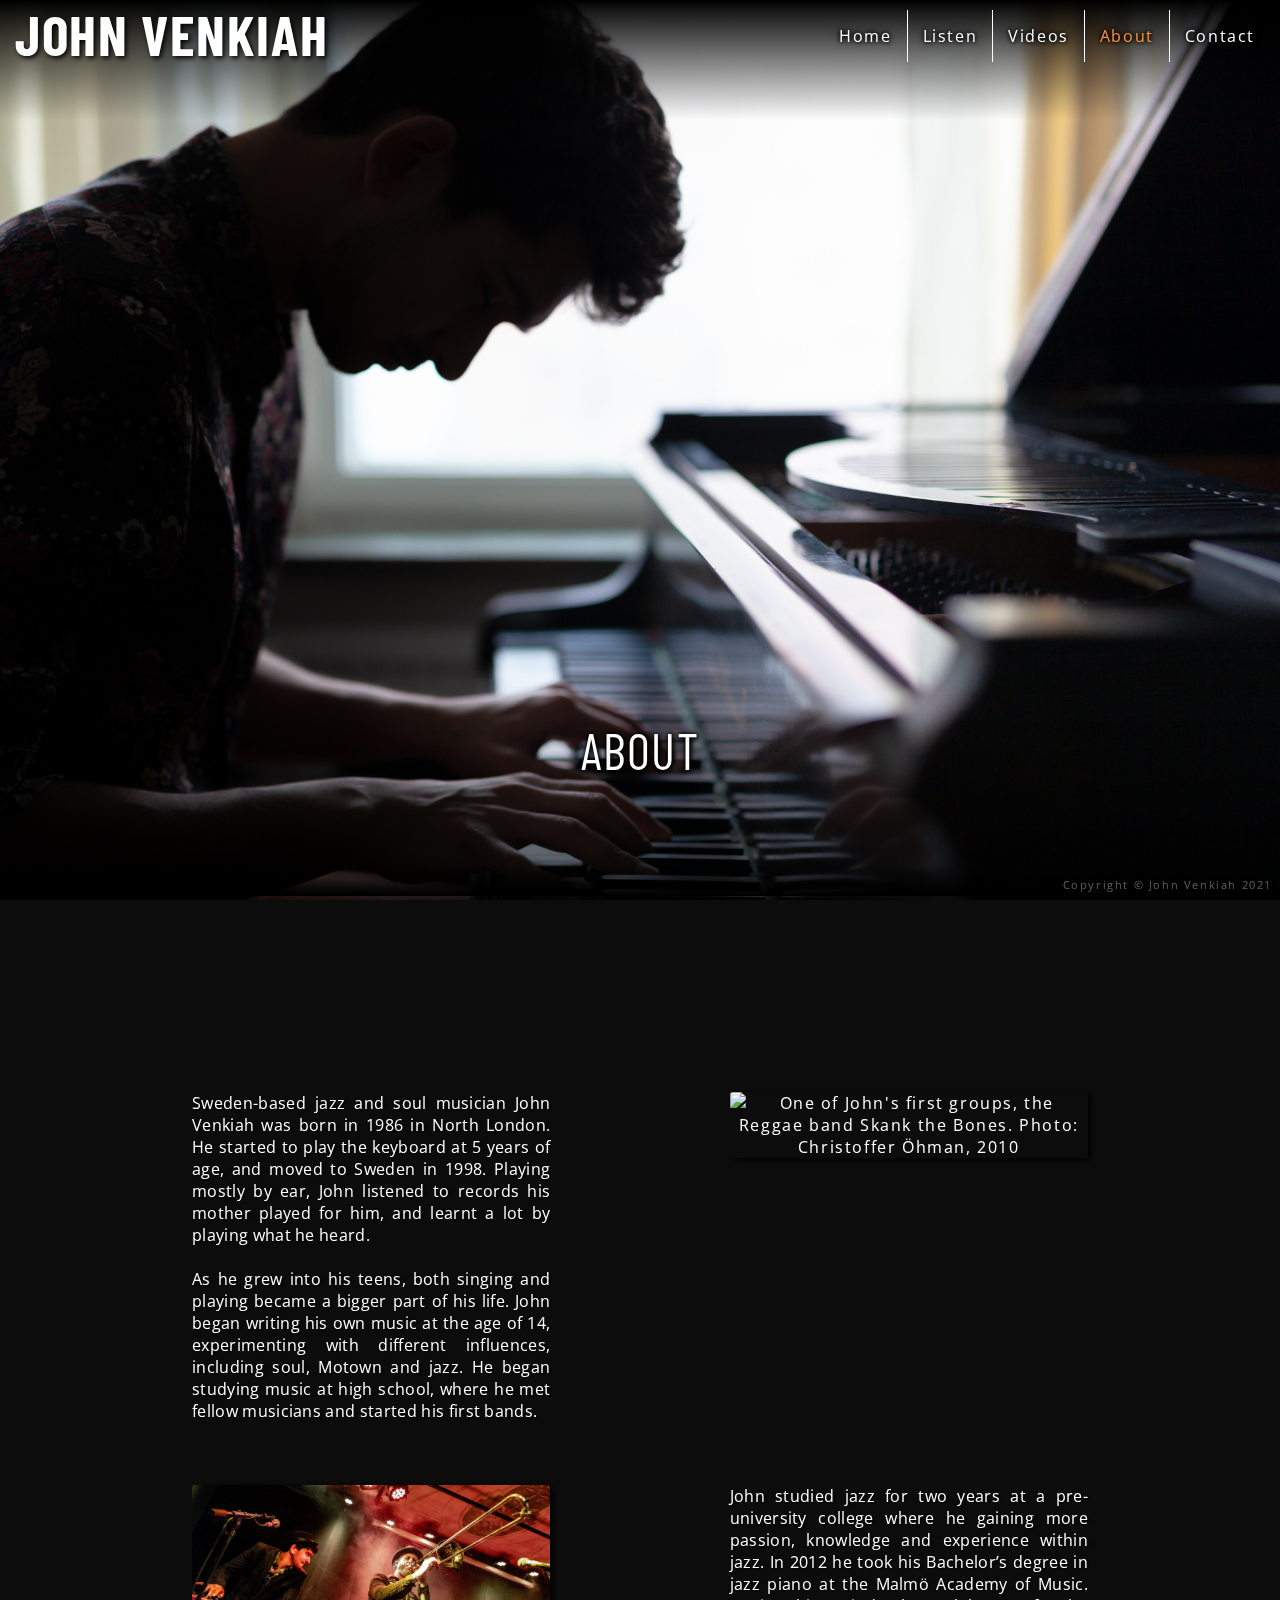
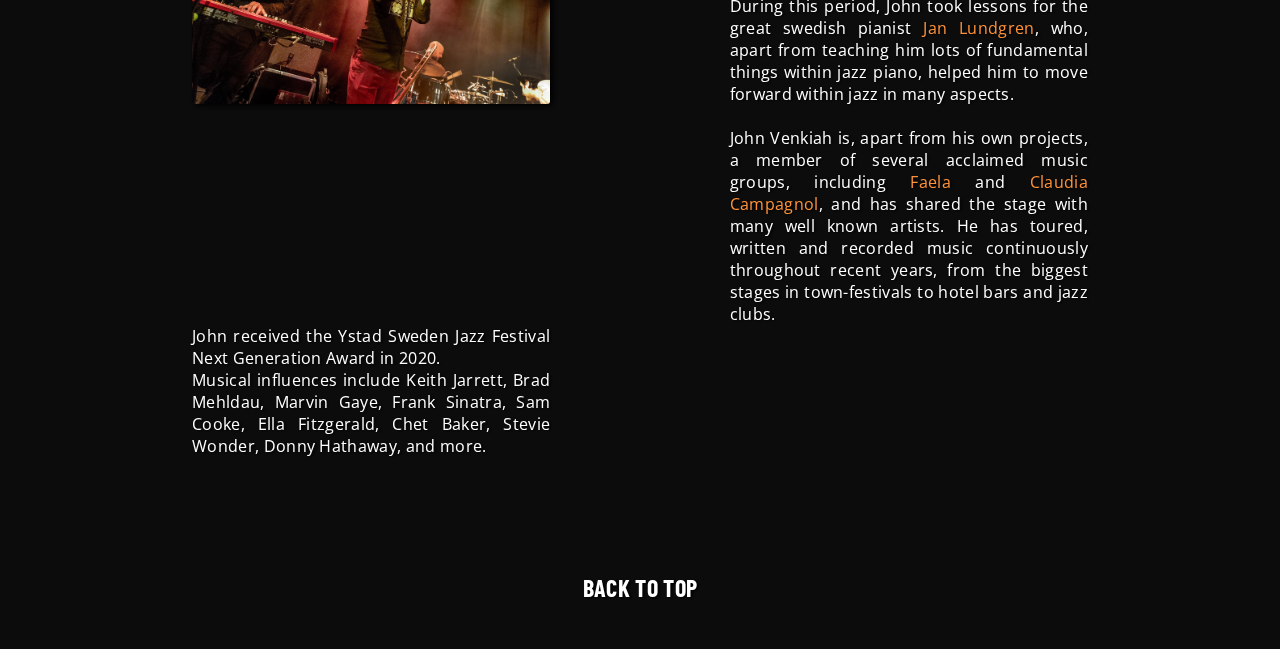
==== about.html @ 0ed6d30b "create animation fade for body" ====
<!DOCTYPE html>
<html lang="en">

<head>
    <meta charset="UTF-8">
    <meta http-equiv="X-UA-Compatible" content="IE=edge">
    <meta name="viewport" content="width=device-width, initial-scale=1.0">
    <meta name="description" content="Official website for musician John Venkiah">
    <meta name="keywords" content="john, venkiah, john venkiah, musician, jazz, soul, sweden, music, trio">

    <link href="assets/css/style.css" rel="stylesheet">

    <!--Fonts from Google fonts:
        https://fonts.google.com/specimen/Open+Sans
        https://fonts.google.com/specimen/Barlow+Condensed?query=bar -->

    <link rel="preconnect" href="https://fonts.gstatic.com">
    <link href="https://fonts.googleapis.com/css2?family=Barlow+Condensed&family=Open+Sans:wght@300&display=swap"
        rel="stylesheet">

    <title>John Venkiah | Musician | About</title>
</head>

<body>
    <div id="top"></div>
    <!-- The main logo is bold and nav-bar is embedded in a fade-bar that provides visual experience while scrolling. -->
    <header id="header-about">
        <a href="index.html">
            <h1 class="main-logo">
                John Venkiah
            </h1>
        </a>
        <!-- A regular navigational bar build by me. Changes to full width on mobile. -->
        <nav id="menu-bar">
            <ul>
                <li>
                    <a href="contact.html">
                        Contact
                    </a>
                </li>
                <li class="border-right">
                    <a href="about.html" class="link_active">
                        About
                    </a>
                </li>
                <li class="border-right">
                    <a href="videos.html">
                        Videos
                    </a>
                </li>
                <li class="border-right">
                    <a href="listen.html">
                        Listen
                    </a>
                </li>
                <li class="border-right">
                    <a href="index.html">
                        Home
                    </a>
                </li>
            </ul>
        </nav>
    </header>
    <!-- Fade bar creating a layered effect while scrolling. -->
    <div id="fade-bar-about">
    </div>
    <!-- I chose professional photos as backgrounds so they double up as hero images on each page.-->
    <div id="about-background"
        aria-label="Background picture: John sitting by the piano in profile. Photo: Stefan Isaksson">
    </div>
    <div class="middle-fade-bar">
        <a href="#about-main-container" class="scroll-logo">
            About
            <br>
            <i class="fas fa-chevron-down">
            </i>
        </a>
    </div>
    <!-- The main content on the page is my back story. While other pages focus on audio and video, about.html has readable content for those that are curious. -->
    <section id="about-main-container">
        <div id="about-text-box-1">
            <p>
                Sweden-based jazz and soul musician John Venkiah was born in 1986 in North London. He started to play
                the keyboard at 5 years of age, and moved to Sweden in 1998.
                Playing mostly by ear, John listened to records his mother played for him, and learnt a lot by playing
                what he heard.
            </p>
            <br>
            <p>
                As he grew into his teens, both singing and playing became a bigger part of his life.
                John began writing his own music at the age of 14, experimenting with different influences, including
                soul, Motown and jazz.
                He began studying music at high school, where he met fellow musicians and started his first bands.
            </p>
        </div>
        <div class="about-img1">
            <a href="assets/images/skank_the_bones.jpeg" target="_blank">
                <img src="assets/images/skank_the_bones.jpeg"
                    alt="One of John's first groups, the Reggae band Skank the Bones. Photo: Christoffer Öhman, 2010">
            </a>
        </div>
        <div class="about-img2">
            <a href="assets/images/faela-mopa.jpeg" target="_blank">
                <img src="assets/images/faela-mopa.jpeg"
                    alt="Faela, live at Moriskan, Malmö, 2018. Photo: Tobias Annerfeldt">
            </a>
        </div>
        <div id="about-text-box-2">
            <p>
                John studied jazz for two years at a pre-university college where he gaining more passion, knowledge and
                experience within jazz.
                In 2012 he took his Bachelor’s degree in jazz piano at the Malmö Academy of Music.
                During this period, John took lessons for the great swedish pianist
                <a href="https://www.janlundgren.com/" class="link_active" rel="noopener" target="_blank"
                    aria-label="Link to pianist Jan Lundgren's website (opens a new tab)">
                    Jan Lundgren</a>, who,
                apart from teaching him lots of fundamental things within jazz piano, helped him to move forward within
                jazz in many aspects.
            </p>
            <br>
            <!-- Clickable pictures within the text to complement the content -->
            <p>
                John Venkiah is, apart from his own projects, a member of several acclaimed music groups, including
                <a href="https://www.facebook.com/faelaband" class="link_active" rel="noopener" target="_blank"
                    aria-label="Link to Faela's Facebook page (opens a new tab)">
                    Faela
                </a>
                and
                <a href="https://www.claudiacampagnol.com/" class="link_active" rel="noopener" target="_blank"
                    aria-label="Link to Claudia Campagnol's website (opens in a new tab)">
                    Claudia Campagnol</a>,
                and has shared the stage with many well known artists. He has toured, written and recorded music
                continuously throughout recent years,
                from the biggest stages in town-festivals to hotel bars and jazz clubs.
            </p>
        </div>
        <div id="about-text-box-3">
            <p>
                John received the Ystad Sweden Jazz Festival Next Generation Award in 2020.
            </p>
            <p>
                Musical influences include Keith Jarrett, Brad Mehldau, Marvin Gaye, Frank Sinatra, Sam Cooke,
                Ella Fitzgerald, Chet Baker, Stevie Wonder, Donny Hathaway, and more.
            </p>
            <!-- Social media links as a sidebar or part of footer on mobile devices. Icons from Font Awesome. -->
            <div>
                <ul id="sm-links-about-small">
                    <li class="sm-icons">
                        <a href="https://www.youtube.com/channel/UCe4ixizg5o-fAcdo9lOsd1w/videos" target="_blank"
                            rel="noopener" aria-label="Check out John's videos on YouTube (opens new tab)">
                            <i class="fab fa-youtube">
                            </i>
                        </a>
                    </li>
                    <li class="sm-icons">
                        <a href="https://www.facebook.com/JohnVenkiahTrio" target="_blank" rel="noopener"
                            aria-label="Follow John Venkiah Trio on Facebook (opens new tab)">
                            <i class="fab fa-facebook-f">
                            </i>
                        </a>
                    </li>
                    <li class="sm-icons">
                        <a href="https://open.spotify.com/album/45nFMsq34mgAppXfaP9FJl?si=lkQt3N3OT02bhZMLtt__GQ"
                            target="_blank" rel="noopener"
                            aria-label="Listen to John's music on Spotify (opens new tab)">
                            <i class="fab fa-spotify">
                            </i>
                        </a>
                    </li>
                    <li class="sm-icons">
                        <a href="https://www.instagram.com/johnvenkiah/" target="_blank" rel="noopener"
                            aria-label="Follow John on Instagram (opens new tab)">
                            <i class="fab fa-instagram">
                            </i>
                        </a>
                    </li>
                </ul>
            </div>
            <!-- link to get back to top of page on all scrollable pages. Arrow font from Font Awesome here: https://fontawesome.com/icons/chevron-up?style=solid -->
            <div>
                <a href="#top" title="top" id="to_top_about">
                    <i class="fas fa-chevron-up">
                    </i>
                    <h2>
                        Back to top
                    </h2>
                    <br>
                </a>
            </div>
        </div>
    </section>
    <!-- and extra set of social media links so they are visible when scrolled to bottom of page. -->
    <div>
        <ul id="sm-links">
            <li class="sm-icons">
                <a href="https://www.youtube.com/channel/UCe4ixizg5o-fAcdo9lOsd1w/videos" target="_blank" rel="noopener"
                    aria-label="Check out John's videos on YouTube (opens new tab)">
                    <i class="fab fa-youtube">
                    </i>
                </a>
            </li>
            <li class="sm-icons">
                <a href="https://www.facebook.com/JohnVenkiahTrio" target="_blank" rel="noopener"
                    aria-label="Follow John Venkiah Trio on Facebook (opens new tab)">
                    <i class="fab fa-facebook-f">
                    </i>
                </a>
            </li>
            <li class="sm-icons">
                <a href="https://open.spotify.com/album/45nFMsq34mgAppXfaP9FJl?si=lkQt3N3OT02bhZMLtt__GQ"
                    target="_blank" rel="noopener" aria-label="Listen to John's music on Spotify (opens new tab)">
                    <i class="fab fa-spotify">
                    </i>
                </a>
            </li>
            <li class="sm-icons">
                <a href="https://www.instagram.com/johnvenkiah/" target="_blank" rel="noopener"
                    aria-label="Follow John on Instagram (opens new tab)">
                    <i class="fab fa-instagram">
                    </i>
                </a>
            </li>
        </ul>
    </div>
    <footer id="footer-container-about">
        <div>
            <div id="bottom-fade-bar">
            </div>
        </div>
        <div id="footer-about">
            <p id="footer-text">
                Copyright © John Venkiah 2021
            </p>
        </div>
    </footer>
    <!-- Javascript link for icons from Font Awesome -->
    <script src="https://kit.fontawesome.com/1a83124cec.js" crossorigin="anonymous">
    </script>
    <script src="about.js" type="module"></script>
</body>

</html>
---- assets/css/style.css ----
/* Applies to all pages */

/* Reset external styles on all elements */

* {
    margin: 0;
    padding: 0;
    border: none;
    box-sizing: border-box;
}

html {
    scroll-behavior: smooth;
}

body {
    width: 100%;
    margin: 0;
    padding: 0;
    background:#2a2a2a;
    font-family: 'Open Sans', sans-serif;
    letter-spacing: 0.1rem;
    color: white;
    -webkit-animation: .8s ease 0s normal forwards fadein;
    animation: .8s ease 0s normal forwards fadein;
}

#element{
    -webkit-animation: .5s ease 0s normal forwards 1 fadein;
    animation: .5s ease 0s normal forwards 1 fadein;
}

@keyframes fadein{
    0% { opacity:0; }
    100% { opacity:1; }
}

@-webkit-keyframes fadein{
    0% { opacity:0; }
    100% { opacity:1; }
}

.main-logo {
    margin: 0 0 0 15px;
    font-size: 3.5rem;
    text-transform: uppercase;
    font-family: 'Barlow Condensed', sans-serif;
    text-shadow: 2px 2px 5px black;
    position: fixed;
    transition: color 0.2s ease-in-out;
}

h2, .scroll-logo {
    text-transform: uppercase;
    font-family: 'Barlow Condensed', sans-serif;
}

/* Reset external styles on links */

a, a:visited {
    text-decoration: none;
    color: white;
}

/* z-index so main content can slide under header when scrolling */

#header {
    background-color: transparent;
    color: white;
    position: absolute;
    top: 0;
    width: 100%;
    height: 70px;
    z-index: 3;
}

#menu-bar {
    position: fixed;
    top: 10px;
    right: 10px;
}

/* Learnt basics for menu bar from Love Running Walkthrough Project */

#menu-bar li {
    float: right;
    list-style-type: none;
    display: inline;
    padding: 15px;
}

#menu-bar a {
    text-shadow: 0px 0px 10px black, 1px 1px 4px black, -1px -1px 4px black;
};

#menu-bar:hover li {
    background-color: rgb(255, 0, 0) !important;
}
/* Border between menu-bar links */

.border-right {
    border-right: 1px solid white;
}

/* Fade bar lies on top of most main content and creates a translucent layered design */

#fade-bar {
    width: 100%;
    height: 80px;
    margin: 0 auto;
    background: linear-gradient(black, #ff84002e, transparent);
    position: fixed;
    z-index: -1;
}

/* Background image for home - credit to Sasha Kajic */

#home-background {
    width: 100%;
    height: 100%;
    top: 0;
    position: fixed;
    background:
        #2a2a2a
        url(../images/mopa_singing.jpeg)
        center left / cover
        no-repeat
        fixed;
}

/* Sidebar with standard social media icons linked to my pages */

#sm-links {
    list-style-type: none;
    right: 0;
    top: 15%;
    bottom: 15%;
    position: fixed;
    font-size: 2rem;
    width: 15%;
    height: 60%;
    text-align: center;
    z-index: 3;
    text-shadow: 3px 4px 5px black;
}

.sm-icons {
    padding: 15%;
}

#footer {
    color: white;
    position: fixed;
    bottom: 0;
    width: 100%;
    height: 50px;
}

/* Copyright info */

#footer-text {
    font-size: 0.7em;
    position: absolute;
    bottom: 4px;
    right: 4px;
}

/* #menu-bar a, */
#contact-link_bottom,
#to_top_videos,
#to_top_listen,
#to_top_about {
    transition: all 0.2s ease-in-out;
}

.sm-icons a {
    transition: color 0.2s ease-in-out;
}

#menu-bar a {
    transition: color 0.2s ease-in-out, text-shadow 0.2s ease-in-out;
}

/* Color for hovering over links, to match the orange tones on my hero image cd cover */
.main-logo:hover, .sm-icons a:hover, #contact-link_bottom:hover, #to_top_videos:hover, #to_top_listen:hover, #to_top_about:hover, .scroll-logo:hover {
    color: #d57a30;
}

#menu-bar a:hover {
    text-shadow: 0 0 6px antiquewhite;
    color: #fff;
}

/* Active links a slightly brighter shade of orange */

a.link_active {
    color: #ff9239;
}

a.link_active:hover {
    color: #d57a30;
}

/* logo "Listen", "Videos", at viewport bottom on those pages */

.scroll-logo {
    font-size: 50px;
    top: 80vh;
    margin: 0 auto;
    z-index: 2;
    transition: all .2s ease-in-out;
    text-shadow:
        0 0 5px black,
        1px 1px 5px black,
        1px 1px 5px black;
}

/* Styles below apply to index.html */

#main-container-home {
    background:linear-gradient(rgba(0, 0, 0, .7), black, black);
    width: 100%;
    min-height: 100vh;
    margin-top: 80vh;
    display: flex;
    flex-direction: column;
    align-items: center;
    justify-content: center;
    position: relative;
    padding-bottom: 10px;
}

.releases-container {
    display: flex;
    flex-wrap: wrap;
    justify-content: center;
}

.album-container {
    padding: 10px;
    padding-bottom: 30px;
    width: 50%;
    max-width: 300px;
}

.album-cover {
    width: 100%;
    box-shadow: 10px 10px 30px black;
    animation-name: fade-zoom;
    animation-duration: .5s;
    animation-fill-mode: both
}

/* zoom animation for hero image hover */

@keyframes fade-zoom {
    
    from {
        transform: scale(1.05);
    }
    to {
        transform: scale(1);
    }
}

.album-cover:hover {
    animation-name: hover-zoom;
    animation-duration: 0.3s;
    animation-fill-mode: both
}

@keyframes hover-zoom {
    
    from {
        transform: scale(1);
    }
    to {
        transform: scale(1.05);
    }
}

/* text for hero image */

.listen-text {
    /* width: 50%; */
    font-size: .8em;
    padding: 0;
    text-align: center;
    text-shadow: 3px 3px 5px black;
    text-transform: uppercase;
    position: relative;
    margin-top: 15px;
    z-index: 2;
    opacity: 0;
    transition: all 0.2s ease-in-out;
}

.album-container:hover .listen-text {
    opacity: 1;
}

.to-top {
    text-align: center;
    position: absolute;
    bottom: 50px;
}

.to-top a {
    transition: all .2s ease-in-out;
}

.to-top a:hover {
    color: #d57a30;
}

/* Below styles apply to about.html */

/* Background image for about.html. Image credit: Stefan Isaksson */

#about-background {
    width: 100%;
    height: 100%;
    position: fixed;
    background:
        #2a2a2a
        url(../images/solo_profile.jpg)
        center right / cover
        no-repeat
        fixed;
}

/* Changed z-index so content slides under instead of over */

#header-about {
    color: white;
    position: absolute;
    text-align: center;
    top: 0;
    width: 100%;
    height: 70px;
    text-shadow: 2px 1px 3px black;
    z-index: 4;
}

/* Creates translucent and layered effect while scrolling */

#fade-bar-about {
    position: absolute;
    top: 0;
    width: 100%;
    height: 120px;
    margin: 0 auto;
    background: linear-gradient(black, transparent);
    z-index: 3;
}

#middle-fade-bar-about {
    width: 100%;
    height: 20vh;
    position: relative;
    top: 80vh;
    /* background: linear-gradient(transparent,rgba(41, 41, 41, .5)); */
    background: linear-gradient(transparent,rgba(0, 0, 0, .7));
    z-index: 1;
}

/* Logo with arrow at bottom of viewport */

.scroll-logo-about {
    position: fixed;
    /* color: rgba(255, 255, 255, .5); */
    color: #fff;
    transform: translate(-50%, 0);
    font-size: 50px;
    text-align: center;
    top: 80vh;
    left: 50%;
    z-index: 2;
}

/* Experimented with a multi-shade grey linear gradient to make this page look different. */

#about-main-container {
    box-sizing: border-box;
    width: 100vw;
    position: absolute;
    margin: 80vh auto 0 auto;
    /* background: linear-gradient(rgba(41, 41, 41, .5), rgba(51, 51, 51, .7), rgba(41, 41, 41, .8), rgba(0, 0, 0, .5)); */
    background: rgba(0, 0, 0, .7);
    padding: 15%;
    text-align: center;
    z-index: 3;
}

/* Text content of about */

#about-text-box-1 {
    float: left;
    width: 40%;
    padding: 0;
    letter-spacing: 0.02rem;
    text-align: justify;
    text-shadow: 2px 1px 3px black;
    color: white;
}

#about-text-box-2 {
    float: right;
    width: 40%;
    margin: 7% auto 0 auto;
    padding: 0;
    letter-spacing: 0.02rem;
    text-align: justify;
    text-shadow: 2px 1px 3px black;
    color: white;
}

#about-text-box-3 {
    clear: both;
    float: left;
    width: 40%;
    top: 0;
    letter-spacing: 0.02rem;
    text-align: justify;
    text-shadow: 2px 1px 3px black;
    color: white;
}

/* Clickable images on about.html */

.about-img2 img {
    clear: left;
    float: left;
    display: inline;
    top: 0;
    margin: 7% auto;
    padding: 0;
    width: 40%;
    border-radius: 3px;
    box-shadow: 3px 2px 6px black;
}

.about-img1 img {
    float: right;
    display: inline;
    top: 0;
    margin: 0 auto;
    width: 40%;
    border-radius: 3px;
    box-shadow: 3px 2px 6px black;
}

/* link to top of page about.html */

#to_top_about {

    position: absolute;
    display: inline;
    margin: 0 auto;
    text-align: center;
    width: 10%;
    right: 50%;
    bottom: 25px;
    margin-right: -5%;
    z-index: 6;
}

/* Extra social media navbar in about.html for mobile, due to main content hiding regular one. Only visible at bottom of videos.html and about.html on smaller screens */

#sm-links-about-small {
    display: none;
}

#footer-about {
    position: fixed;
    padding: 0 20px 4px 0;
    bottom: 4px;
    right: 4px;
    width: 100%; 
    height: 30px;
    background: linear-gradient(transparent, black);
}

/* Styles below apply to listen.html */

/* Background image for listen.html. Photo credit to Stefan Isaksson. */

#profile-background-listen {
    width: 100%;
    height: 100vh;
    position: fixed;
    background:
        #2a2a2a
        url(../images/solo_rear.jpg)
        center right / cover
        no-repeat
        fixed;
}

/* Fade bar that moves while scrolling attached to main content */

.middle-fade-bar {
    width: 100%;
    text-align: center;
    height: 20vh;
    position: relative;
    top: 80vh;
    background: linear-gradient(transparent,rgba(0, 0, 0, .7));
    z-index: 1;
}

/* music grid for listen.html. Got very helpful tips from Kyle at WDS: https://www.youtube.com/watch?v=9zBsdzdE4sM and Travery Media: https://www.youtube.com/watch?v=-qOe8lBAChE */

.grid-container {
    position: relative;
    box-sizing: border-box;
    top: 80vh;
    display: grid;
    grid-template-columns: repeat(6, 180px);
    grid-template-rows: repeat(6, 180px);
    grid-column-gap: 10px;
    grid-row-gap: 30px;
    justify-content: center;
    background:linear-gradient(rgba(0, 0, 0, .7), black, black);
    z-index: 2;
}

/* Grid items - preferred alternating sides with text, album-covers and Spotify iframes. */

.grid-cover {
    transition: 0.2s ease-out;
}

.grid-cover:hover, .grid-cover:active {
    transition: 0.2s ease-out;
    opacity: 75%;
}

#grid-spotify-various {
    height: 100%;
    width: 100%;
    display: flex;
    position: relative;
    background-size: cover;
    grid-column: 1 / 4;
    grid-row: 1 / 2;
}

#grid-text-various {
    grid-column: 4 / 7;
    grid-row: 1 / 2;
}

#grid-tingsek-ep {
    background: url(../images/tingsek-ep.jpg);
    height: 100%;
    position: relative;
    background-size: cover;
    grid-column: 1 / 2;
    grid-row: 2 / 3;
}

#grid-text-tingsek {
    grid-column: 2 / 4;
    grid-row: 2 / 3;
}

#grid-shirin {
    background: url(../images/shirin-22.jpeg);
    height: 100%;
    position: relative;
    background-size: cover;
    grid-column: 4 / 5;
    grid-row: 2 / 3;
}

#grid-text-shirin {
    grid-column: 5 / 7;
    grid-row: 2 / 3;
}

#grid-spotify-jvt3 {
    height: 100%;
    width: 100%;
    display: flex;
    position: relative;
    background-size: cover;
    grid-column: 4 / 7;
    grid-row: 3 / 4;
}

#grid-text-jvt3 {
    grid-column: 1 / 4;
    grid-row: 3 / 4;
}

#grid-cover-faela-mundo {
    background: url(../images/faela-porelmundo.png);
    height: 100%;
    position: relative;
    background-size: cover;
    grid-column: 3 / 4;
    grid-row: 4 / 5;
}

#grid-text-faela {
    grid-column: 1 / 3;
    grid-row: 4 / 5;
}

#grid-cover-sali {
    background: url(../images/salib-santsomlever.png);
    height: 100%;
    position: relative;
    background-size: cover;
    grid-column: 6 / 7;
    grid-row: 4 / 5;
}

#grid-text-sali {
    grid-column: 4 / 6;
    grid-row: 4 / 5;
}

#grid-spotify-jvt2 {
    height: 100%;
    width: 100%;
    display: flex;
    position: relative;
    background-size: cover;
    grid-column: 1 / 4;
    grid-row: 5 / 6;
}
#grid-text-jvt2-spotify {
    grid-column: 4 / 7;
    grid-row: 5 / 6;
}

#grid-cover-helenaj {
    background: url(../images/beauty-h-josefsson.jpg);
    height: 100%;
    position: relative;
    background-size: cover;
    grid-column: 1 / 2;
    grid-row: 6 / 7;
}

#grid-text-helena {
    grid-column: 2 / 4;
    grid-row: 6 / 7;
}

#grid-cover-po-nilsson {
    background: url(../images/po-nilsson-i-wish-i.jpeg);
    height: 100%;
    position: relative;
    background-size: cover;
    grid-column: 4 / 5;
    grid-row: 6 / 7;
}

#grid-text-po {
    grid-column: 5 / 7;
    grid-row: 6 / 7;
}

.grid-text {
    padding: 5%;
    font-size: 0.9em;
    letter-spacing: 0rem;
}

#black-footer-listen {
    width: 100%;
    height: 20vh;
    position: relative;
    top: 75vh;
    background-color:black;
}

#to_top_listen {

    position: absolute;
    display: inline;
    margin: 85vh auto 0 auto;
    text-align: center;
    width: 20%;
    right: 50%;
    margin-right: -10%;
    z-index: 6;
}

/* Styles below apply to videos.html */

/* Background image for videos.html, image credit: Stefan Isaksson */

#profile-background-videos {
    width: 100%;
    height: 100%;
    position: fixed;
    background:
        #2a2a2a
        url(../images/playing_rear_shirt.jpg)
        center right / cover
        no-repeat
}

#video-wrapper {
    position: relative;
    width: 100%;
    margin: 0 auto;
    height: 0;
    z-index: 2;
}

/* I learnt the trick to retaining aspect-ratio while resizing from this tutorial by Tyler Duprey:
https://medium.com/@tylerduprey_52451/a-perfect-video-container-with-css-37fd454c5eb5 */

.video-box {
    margin: 0;
    width: 100%;
    height: 0;
    top: 80vh;
    padding-top: 56.25%;
    border: 34px solid rgba(0, 0, 0, 0.7);
    border-bottom: none;
    position: relative;
  }

  .video-box:last-child {
    border-bottom: 34px solid rgba(0, 0, 0, 0.7);
}

  .video-box iframe {
    width: 100%;
    height: 100%;
    position: absolute;
    top: 0;
    left: 0;
  }

#to_top_videos {
    position: absolute;
    margin: 0 -13% 5vh auto;
    text-align: center;
    right: 50%;
    bottom: 0;
    width: 26%;
}

/* Extra social media navbar in videos.html for mobile, due to main content hiding regular one. Only visible at bottom of videos.html and about.html on smaller screens */

#sm-links-videos-bottom {
    display: none;
}

#footer-videos {
    width: 100%;
    height: 30px;
    background-color: black;
    position: relative;
    bottom: 0;
    margin-bottom: -50px;
    right: 0;
}

/* Styles below apply to contact.html */

/* Background image, credit: Stefan Isaksson */
#profile-background-contact {
    width: 100%;
    height: 100%;
    position: fixed;
    background:
        #2a2a2a
        url(../images/hands.jpg)
        center right / cover
        no-repeat
        fixed;
}

#main-container-contact {
    background: transparent;
    width: 100%;
    position: relative;
    text-align: center;
    top: 70px;
}

#form-div {
    background-color: rgba(0, 0, 0, .3);
    width: 60%;
    text-align: left;
    position: relative;
    display: inline-block;
    top: 100px;
    margin: 50px auto;
    padding: 15px;
    border-radius: 5px;
    z-index: 2;
}

/* Main header in contact form */

#contact-header {
    margin: 15px 0 15px 0;
}

.input {
    width: 100%;
    margin: 7px 0 18px 0;
    height: 25px;
    background: rgba(255, 255, 255, .1);
    border-radius: 2px;
    color: white;
}

#textarea {
    height: 100px;
    color: white;
    font-family: inherit;

}

::placeholder {
    color: #ddd;
}

.send-button {
    width: 80px;
    height: 35px;
    background: inherit;
    border: 1px solid white;
    display: block;
    margin: 25px auto 10px auto;
    border-radius: 4px;
    color: inherit;
    transition: all 0.2s ease-in-out;
}

.send-button:hover {
    background-color: #ff9239a8;
    color: #2a2a2a;
    border-color: #ff9239;
}

/* Checkbox to receive newsletter */

#newsletter {
    float: right;
    margin-top: 5px;
    position: relative;
    
}

/* Press-PDF for download */

#pdf-link {
    color: #fff;
    font-weight: 900;
    transition: all 0.2s ease-in-out;
}

#pdf-link:hover {
    color: #d57a30;
    text-shadow:
        0 0 5px black,
        1px 1px 5px black,
        1px 1px 5px black;
}

/* Container for download */

#pdf-download-box {
    background-color: rgba(0, 0, 0, .3);
    width: 60%;
    position: relative;
    display: inline-block;
    margin: 0 auto;
    top: 100px;
    padding: 15px;
    border-radius: 5px;
    z-index: 2;
}

/* media queries */

/* screen widths 1024px and lower, whole site */

@media screen and (max-width: 1024px) {

    /* grid for listen.html; less columns and more rows. */

    .grid-container {
        position: relative;
        box-sizing: border-box;
        top: 80vh;
        display: grid;
        grid-row-gap: 40px;
        justify-content: center;
        font-size: 0.8em;
        text-align: left;
        grid-template-columns: repeat(4, 130px);
        grid-template-rows: repeat(6, 130px);
    }

    /* Grid items */

    .grid-cover {
        transition: 0.2s ease-out;
        opacity: 100%;
    }

    .grid-cover:hover, .grid-cover:active {
        opacity: 75%;
    }

    #grid-spotify-various {
        height: 100%;
        width: 100%;
        display: flex;
        position: relative;
        background-size: cover;
        grid-column: 1 / 3;
        grid-row: 1 / 2;
    }

    #grid-text-various {
        grid-column: 3 / 5;
        grid-row: 1 / 2;
    }

    #grid-tingsek-ep {
        background: url(../images/tingsek-ep.jpg);
        height: 100%;
        position: relative;
        background-size: cover;
        grid-column: 1 / 2;
        grid-row: 2 / 3;
    }

    #grid-text-tingsek {
        grid-column: 2 / 3;
        grid-row: 2 / 3;
    }

    #grid-shirin {
        background: url(../images/shirin-22.jpeg);
        height: 100%;
        position: relative;
        background-size: cover;
        grid-column: 3 / 4;
        grid-row: 2 / 3;
    }

    #grid-text-shirin {
        grid-column: 4 / 5;
        grid-row: 2 / 3;
    }

    #grid-spotify-jvt3 {
        height: 100%;
        width: 100%;
        display: flex;
        position: relative;
        background-size: cover;
        grid-column: 1 / 3;
        grid-row: 3 / 4;
    }

    #grid-text-jvt3 {
        grid-column: 3 / 5;
        grid-row: 3 / 4;
    }

    #grid-cover-faela-mundo {
        background: url(../images/faela-porelmundo.png);
        height: 100%;
        position: relative;
        background-size: cover;
        grid-column: 1 / 2;
        grid-row: 4 / 5;
    }

    #grid-text-faela {
        grid-column: 2 / 3;
        grid-row: 4 / 5;
    }

    #grid-cover-sali {
        background: url(../images/salib-santsomlever.png);
        height: 100%;
        position: relative;
        background-size: cover;
        grid-column: 3 / 4;
        grid-row: 4 / 5;
    }

    #grid-text-sali {
        grid-column: 4 / 5;
        grid-row: 4 / 5;
    }

    #grid-spotify-jvt2 {
        height: 100%;
        width: 100%;
        display: flex;
        position: relative;
        background-size: cover;
        grid-column: 1 / 3;
        grid-row: 5 / 6;
    }
    #grid-text-jvt2-spotify {
        grid-column: 3 / 5;
        grid-row: 5 / 6;
    }

    #grid-cover-helenaj {
        background: url(../images/beauty-h-josefsson.jpg);
        height: 100%;
        position: relative;
        background-size: cover;
        grid-column: 1 / 2;
        grid-row: 6 / 7;
    }

    #grid-text-helena {
        grid-column: 2 / 3;
        grid-row: 6 / 7;
    }

    #grid-cover-po-nilsson {
        background: url(../images/po-nilsson-i-wish-i.jpeg);
        height: 100%;
        position: relative;
        background-size: cover;
        grid-column: 3 / 4;
        grid-row: 6 / 7;
    }

    #grid-text-po {
        grid-column: 4 / 5;
        grid-row: 6 / 7;
    }

    .grid-text {
        padding: 0 10% 20% 10%;
        font-size: 0.9em;
        letter-spacing: 0rem;
    }
    #black-footer-listen {
        width: 100%;
        height: 20vh;
        position: relative;
        top: 75vh;
        background-color:black;
    }

    /* about.html, screens 1024px wide and lower */

    #about-background {
        background:
            #2a2a2a
            url(../images/solo_profile.jpg)
            center center / cover
            no-repeat
            fixed;
    }
    
    #header-about {
        color: white;
        position: absolute;
        text-align: center;
        top: 0;
        width: 100%;
        height: 70px;
        text-shadow: 2px 1px 3px black;
        z-index: 5;
    }
    
    #fade-bar-about {
        position: fixed;
        top: 0;
        width: 100%;
        height: 120px;
        margin: 0 auto;
        background: linear-gradient(black, transparent);
        z-index: 4;
    }
    
    #about-main-container {
        padding: 5%;
        z-index: 3;
        text-shadow: 2px 5px 4px black;
    }
    
    #about-text-box-1 {
        width: 45%;
    }
    
    .about-img1 img {
        width: 50%;
        margin-bottom: 5%;
    }
    
    #about-text-box-2 {
        position: absolute;
        width: 45%;
        bottom: 20%;
        right: 5%;
    }
    
    .about-img2 img {
        width: 45%;
        margin-bottom: 5%;
    }
    
    #about-text-box-3 {
        width: 45%;
        margin-bottom: 10%;
    }

    /* I learned to center fixed/absolute positioned elements using width and half the value in minus from Stack Overflow:
    https://stackoverflow.com/questions/2861247/center-aligning-a-fixed-position-div */
    
    #to_top_about {
    
        position: absolute;
        display: inline;
        margin: 0 auto;
        text-align: center;
        width: 26%;
        right: 50%;
        bottom: 25px;
        margin-right: -13%;
        z-index: 6;
    }
    
    #footer-about {
        position: fixed;
        padding: 0 20px 4px 0;
        bottom: 4px;
        right: 4px;
        width: 100%; 
        height: 30px;
        background: linear-gradient(transparent, black);
    }
}

/* screen widths 768px and lower, whole site */

@media screen and (max-width: 768px) {

    #header {
        width: 100vw;
        height: 120px;
        right: 0;
        top: 0;
        margin: 0;
        position: fixed;
        text-align: center;
    }

    #menu-bar {
        top: 70px;
        right: 5px;
        width: 100%;
        height: 50px;
        font-size: 0.8em;
        text-transform: uppercase;
    }

    #menu-bar li {
        width: 20%;
        right: 0;
        bottom: 0;
        box-sizing: border-box;
    }

    #sm-links {
        list-style-type: none;
    }
    
    .sm-icons {
        padding: 8%;
        margin-top: 40%;
        height: 50px;
        left: 95%;
        font-size: 0.8em;
    }

    #footer-text {
        width: 100%;
        left: 0;
        bottom: 0;
        text-align: center;
        font-size: 0.4em;
    }

    /* media queries screen widths less than 768px index.html */

    #home-background {
        width: 100%;
        height: 100%;
        position: fixed;
        background:
            #2a2a2a
            url(../images/mopa_singing.jpeg)
            center center / cover
            no-repeat
            fixed;
    }

    .releases-container {
        flex-direction: column;
    }

    .album-container {
        width: 100%;
    }

    #jvt3-container {
        width: 60%;
        position: fixed;
        left: 40%;
        margin-left: -20%;
        bottom: 46%;
        margin-bottom: -23%;
    }

    .listen-text {
        font-size: 0.7em;
        bottom: 30%;
        margin-bottom: -15%;
    }
}

/* screen widths 450px and lower, whole site */

@media screen and (max-width: 450px) {
    .main-logo {
        width: 100%;
        text-align: center;
        margin: 10px auto;
    }

    #header {
        width: 100vw;
        height: 120px;
        right: 0;
        top: 0;
        margin: 0;
        position: fixed;
        text-align: center;
    }

    #menu-bar {
        top: 83px;
        right: 5px;
        width: 100%;
        height: 40px;
        font-size: 0.6em;
        text-transform: uppercase;
    }

    #menu-bar li {
        width: 20%;
        right: 0;
        bottom: 0;
        box-sizing: border-box;
    }

    #sm-links {
        list-style-type: none;
        top: 85vh;
        width: 100%;
        height: 50px;
    }

    #sm-links-videos-bottom {
        display: initial;
        list-style-type: none;
        position: absolute;
        bottom: 9vh;
        font-size: 2em;
        text-align: center;
        width: 100%;
        height: 50px;
    }
    
    .sm-icons {
        padding: 6%;
        display: inline;
        text-align: center;
        font-size: 0.8em;
    }

    #footer-text {
        width: 100%;
        left: 0;
        bottom: 0;
        text-align: center;
        font-size: 0.3em;
    }

    /* media queries screen widths 450px and less index.html */

    #home-background {
        width: 100%;
        height: 100%;
        position: fixed;
        background:
            #2a2a2a
            url(../images/mopa_singing.jpeg)
            center right / cover
            no-repeat
            fixed;
    }

    #jvt3-container {
        width: 75%;
    max-width: 500px;
    position: fixed;
    left: 50%;
    margin-left: -37.5%;
    bottom: 40%;
    margin-bottom: -20%;
    }

    .listen-text {
        font-size: 0.6em;
        bottom: 30%;
        margin-bottom: -15%;
    }

    /* listen.html, screen widths 450px and smaller */

    #profile-background-listen {
        width: 100%;
        height: 100vh;
        position: fixed;
        background:
            #2a2a2a
            url(../images/solo_rear.jpg)
            center left / cover
            no-repeat
            fixed;
    }

    /* I tried this way of centering too, which worked well, thanks to Empz on Stack Overflow:
    https://stackoverflow.com/questions/2861247/center-aligning-a-fixed-position-div*/

    .scroll-logo {
        position: fixed;
        transform: translate(-50%, 0);
        font-size: 30px;
        text-shadow: 3px 3px 5px black;
        text-align: center;
        top: 60vh;
        left: 50%;
    }
    
    /* listen.html: album grid, screens no wider than 450px */
    
    .grid-container {
        position: relative;
        box-sizing: border-box;
        top: 80vh;
        display: grid;
        grid-template-columns: repeat(3, 115px);
        grid-template-rows: repeat(12, 115px);
        grid-column-gap: 5px;
        grid-row-gap: 50px;
        background:linear-gradient(rgba(0, 0, 0, .7), black, black, black);
        z-index: 2;
    }
    
    /* Grid items */
    
    
    #grid-spotify-various {
        height: 100%;
        width: 100%;
        display: flex;
        position: relative;
        background-size: cover;
        grid-column: 1 / 4;
        grid-row: 1 / 2;
    }
    
    #grid-text-various {
        grid-column: 1 / 4;
        grid-row: 2 / 3;
    }
    
    #grid-tingsek-ep {
        background: url(../images/tingsek-ep.jpg);
        height: 100%;
        position: relative;
        background-size: cover;
        grid-column: 1 / 2;
        grid-row: 3 / 4;
    }

    #grid-text-tingsek {
        grid-column: 2 / 4;
        grid-row: 3 / 4;
    }
    
    #grid-shirin {
        background: url(../images/shirin-22.jpeg);
        height: 100%;
        position: relative;
        background-size: cover;
        grid-column: 3 / 4;
        grid-row: 4 / 5;
    }
    
    #grid-text-shirin {
        grid-column: 1 / 3;
        grid-row: 4 / 5;
    }
    
    #grid-spotify-jvt3 {
        height: 100%;
        width: 100%;
        display: flex;
        position: relative;
        background-size: cover;
        grid-column: 1 / 4;
        grid-row: 5 / 6;
    }
    
    #grid-text-jvt3 {
        grid-column: 1 / 4;
        grid-row: 6 / 7;
    }
    
    #grid-cover-faela-mundo {
        background: url(../images/faela-porelmundo.png);
        height: 100%;
        position: relative;
        background-size: cover;
        grid-column: 3 / 4;
        grid-row: 7 / 8;
    }
    
    #grid-text-faela {
        grid-column: 1 / 3;
        grid-row: 7 / 8;
    }
    
    #grid-cover-sali {
        background: url(../images/salib-santsomlever.png);
        height: 100%;
        position: relative;
        background-size: cover;
        grid-column: 1 / 2;
        grid-row: 8 / 9;
    }
    
    #grid-text-sali {
        grid-column: 2 / 4;
        grid-row: 8 / 9;
    }
    
    #grid-spotify-jvt2 {
        height: 100%;
        width: 100%;
        display: flex;
        position: relative;
        background-size: cover;
        grid-column: 1 / 4;
        grid-row: 9 / 10;
    }
    #grid-text-jvt2-spotify {
        grid-column: 1 / 4;
        grid-row: 10 / 11;
    }
    
    #grid-cover-helenaj {
        background: url(../images/beauty-h-josefsson.jpg);
        height: 100%;
        position: relative;
        background-size: cover;
        grid-column: 3 / 4;
        grid-row: 11 / 12;
    }
    
    #grid-text-helena {
        grid-column: 1 / 3;
        grid-row: 11 / 12;
    }
    
    #grid-cover-po-nilsson {
        background: url(../images/po-nilsson-i-wish-i.jpeg);
        height: 100%;
        position: relative;
        background-size: cover;
        grid-column: 1 / 2;
        grid-row: 12 / 13;
    }
    
    #grid-text-po {
        grid-column: 2 / 4;
        grid-row: 12 / 13;
    }
    
    .grid-text {
        height: 100%;
        font-size: 0.8em;
        letter-spacing: 0rem;
        margin-top: -10px;
    }
    
    #black-footer-listen {
        width: 100%;
        height: 32vh;
        position: relative;
        top: 70vh;
        background-color:black;
    }
    
    #to_top_listen {
        position: absolute;
        display: inline;
        font-size: 0.8em;
        margin: 80vh auto 0 auto;
        text-align: center;
        width: 50%;
        right: 50%;
        margin-right: -25%;
        z-index: 6;
    }

    /* videos.html, max screen width 450px */

    #to_top_videos {
        position: absolute;
        display: inline;
        font-size: 0.8em;
        margin: 0 auto 20vh auto;
        text-align: center;
        width: 50%;
        right: 50%;
        margin-right: -25%;
        z-index: 6;
    }

    #footer-videos {
        height: 32vh;
        background-color: black;
        z-index: 1;
    }

    /* about.html, screen widths of 450px and under */

    .scroll-logo-about {
        position: fixed;
        transform: translate(-50%, 0);
        font-size: 30px;
        text-shadow: 3px 3px 5px black;
        text-align: center;
        top: 60vh;
        left: 50%;
    }

    #about-background {
        background:
            #2a2a2a
            url(../images/solo_profile.jpg)
            center center / cover
            no-repeat
            fixed;
    }

    #header-about {
        z-index: 2;
    }

    #about-main-container {
        z-index: 4;
        background: linear-gradient(rgba(0, 0, 0, .7), rgb(72, 72, 72), rgb(41, 41, 41));
    }

    #middle-fade-bar-about {
        background: linear-gradient(transparent,rgba(0, 0, 0, .7));
        z-index: 2;
    }

    #fade-bar-about {
        z-index: 1;
    }

    #about-text-box-1, #about-text-box-2, #about-text-box-3  {
        position: static;
        width: 100%;
        margin: 0 auto;
        padding: 5px 3px 10px 3px;
        font-size: 0.8em;
        letter-spacing: 0.02rem;
        text-align: justify;
        text-shadow: 2px 1px 3px black;
        color: white;
    }

    .about-img1 img {
        top: 0;
        margin: 10px auto;
        width: 100%;
        border-radius: 3px;
        box-shadow: 3px 2px 6px black;
    }

    .about-img2 img {
        top: 0;
        margin: 10px auto;
        width: 100%;
        border-radius: 3px;
        box-shadow: 3px 2px 6px black;
    }

    #about-text-box-3 {
        width: 100%;
        margin-bottom: 90px;
        overflow: hidden;
    }

    #to_top_about {

        position: absolute;
        display: inline;
        margin: 0 auto;
        text-align: center;
        width: 30%;
        right: 50%;
        bottom: 25px;
        margin-right: -15%;
        z-index: 6;
    }

    #sm-links-about-small {
        list-style-type: none;
        display: initial;
        position: relative;
        height: 40px;
        width: 80%;
        font-size: 2.5em;
        letter-spacing: 3px;
        margin: 0 auto 9% 7%;
        z-index: 5;
    }

    /* contact.html, screenwidths under 450px */

    #profile-background-contact {
        background:
            #2a2a2a
            url(../images/hands.jpg)
            center center / cover
            no-repeat
            fixed;
    }
    
    #main-container-contact {
        top: 0;
        font-size: 0.7em;
    }
    
    #form-div {
        width: 90%;
        height: 35vh;
        top: 150px;
        margin: 0px auto;
        padding: 5px 12px 160px 12px;
        border-radius: 4px;
    }
    
    #contact-header {
        margin: 10px 0 10px 0;
    }
    
    .input {
        margin: 7px 0 12px 0;
        height: 25px;
    }
    
    #textarea {
        height: 70px;
    }
    .send-button {
        width: 80px;
        height: 25px;
        margin: 10px auto 10px auto;
    }

    #newsletter {
        margin-top: 10px;        
    }

    #pdf-download-box > h2 {
        text-align: left;
        margin-bottom: 7px;
    }

    #pdf-download-box > p {
        text-align: justify;
        font-size: 0.9em;
    }
    
    #pdf-download-box {
        width: 90%;
        margin: 0 auto;
        top: 6vh;
        padding: 0 10px;
        border-radius: 0 4px 4px 0;
        background: transparent;
    }

}

/* for screen widths of under 320px, all pages */

@media screen and (max-width: 320px) {
    .main-logo {
        width: 100%;
        font-size: 3em;
        text-align: center;
        margin: 10px auto;
    }

    #menu-bar li {
    font-size: 0.7em;
    }

    #profile-background-listen {
        width: 100%;
        height: 100vh;
        position: fixed;
        background:
            #2a2a2a
            url(../images/solo_rear.jpg)
            center left / cover
            no-repeat
            fixed;
    }

    /* screen widths 320px and under, listen.html */
    
    /* Album grid, listen.html */
    
    .grid-container {
        position: relative;
        box-sizing: border-box;
        top: 80vh;
        overflow: hidden;
        display: grid;
        grid-template-columns: repeat(1, 270px);
        grid-template-rows: repeat(18, 135px);
        grid-column-gap: 5px;
        grid-row-gap: 10px;
        background:linear-gradient(rgba(0, 0, 0, .7), black, black, black);
        z-index: 2;
    }
    
    /* Grid items */
    
    #grid-cover {
        background-repeat: no-repeat;
        height: 100%;
    }

    #grid-spotify-various {
        height: 100%;
        width: 100%;
        display: flex;
        position: relative;
        grid-column: 1 / 2;
        grid-row: 1 / 2;
    }
    
    #grid-text-various {
        grid-column: 1 / 2;
        grid-row: 2 / 3;
    }
    
    #grid-tingsek-ep {
        background: url(../images/tingsek-ep.jpg);
        background-size: contain;
        width: 50%;
        grid-column: 1 / 2;
        grid-row: 3 / 4;
    }

    #grid-text-tingsek {
        grid-column: 1 / 2;
        grid-row: 4 / 5;
    }
    
    #grid-shirin {
        background: url(../images/shirin-22.jpeg);
        background-size: contain;
        width: 50%;
        grid-column: 1 / 2;
        grid-row: 5 / 6;
    }
    
    #grid-text-shirin {
        grid-column: 1 / 2;
        grid-row: 6 / 7;
    }
    
    #grid-spotify-jvt3 {
        height: 100%;
        width: 100%;
        display: flex;
        position: relative;
        background-size: cover;
        grid-column: 1 / 2;
        grid-row: 7 / 8;
    }
    
    #grid-text-jvt3 {
        grid-column: 1 / 2;
        grid-row: 8 / 9;
    }
    
    #grid-cover-faela-mundo {
        background: url(../images/faela-porelmundo.png);
        background-size: contain;
        width: 50%;
        grid-column: 1 / 2;
        grid-row: 9 / 10;
    }
    
    #grid-text-faela {
        grid-column: 1 / 2;
        grid-row: 10 / 11;
    }
    
    #grid-cover-sali {
        background: url(../images/salib-santsomlever.png);
        background-size: contain;
        width: 50%;
        grid-column: 1 / 2;
        grid-row: 11 / 12;
    }
    
    #grid-text-sali {
        grid-column: 1 / 2;
        grid-row: 12 / 13;
    }
    
    #grid-spotify-jvt2 {
        height: 100%;
        width: 100%;
        display: flex;
        position: relative;
        background-size: cover;
        grid-column: 1 / 2;
        grid-row: 13 / 14;
    }
    #grid-text-jvt2-spotify {
        grid-column: 1 / 2;
        grid-row: 14 / 15;
    }
    
    #grid-cover-helenaj {
        background: url(../images/beauty-h-josefsson.jpg);
        background-size: contain;
        width: 50%;
        grid-column: 1 / 2;
        grid-row: 15 / 16;
    }
    
    #grid-text-helena {
        grid-column: 1 / 2;
        grid-row: 16 / 17;
    }
    
    #grid-cover-po-nilsson {
        background: url(../images/po-nilsson-i-wish-i.jpeg);
        background-size: contain;
        width: 50%;
        grid-column: 1 / 2;
        grid-row: 17 / 18;
    }
    
    #grid-text-po {
        grid-column: 1 / 2;
        grid-row: 18 / 19;
    }
    
    .grid-text {
        height: 100%;
        width: 100%;
        font-size: 0.8em;
        letter-spacing: 0rem;
        padding: 10px 0;
    }

    /* Learned this trick from Kyle, WDS: https://www.youtube.com/watch?v=9zBsdzdE4sM */

    .grid-container div:nth-child(even) {
        max-height: 50%;
      }
    
    #black-footer-listen {
        width: 100%;
        height: 32vh;
        position: relative;
        top: 70vh;
        background-color:black;
    }
    
    #to_top_listen {
    
        /* background-color: #aa5f22; */
        position: absolute;
        display: inline;
        font-size: 0.8em;
        margin: 80vh auto 0 auto;
        text-align: center;
        width: 50%;
        right: 50%;
        margin-right: -25%;
        z-index: 6;
    }

        /* about.html, screens no wider than 320px */

    #about-background {
        background:
            #2a2a2a
            url(../images/solo_profile.jpg)
            center center / cover
            no-repeat
            fixed;
    }

    #header-about {
        z-index: 2;
    }

    #about-main-container {
        z-index: 4;
        padding: 10%;
        background: linear-gradient(rgba(0, 0, 0, .7), rgb(72, 72, 72), rgb(41, 41, 41));
    }

    #fade-bar-about {
        z-index: 1;
    }

    #about-text-box-1, #about-text-box-2, #about-text-box-3  {
        width: 100%;
        margin: 0 auto;
        padding: 5px 3px 10px 3px;
        font-size: 0.8em;
        letter-spacing: 0.02rem;
        text-align: justify;
        text-shadow: 2px 1px 3px black;
        color: white;
    }

    .about-img1 img {
        top: 0;
        margin: 10px auto;
        width: 100%;
        border-radius: 3px;
        box-shadow: 3px 2px 6px black;
    }

    .about-img2 img {
        top: 0;
        margin: 10px auto;
        width: 100%;
        border-radius: 3px;
        box-shadow: 3px 2px 6px black;
    }

    #about-text-box-3 {
        width: 100%;
        margin-bottom: 50px;
        overflow: hidden;
    }

    #sm-links-about-small {
        list-style-type: none;
        display: initial;
        position: relative;
        height: 40px;
        width: 100%;
        left: 5%;
        bottom: 0;
        margin: 0 auto;
        font-size: 2em;
        text-align: center;
        z-index: 5;
    }

    #to_top_about {
        width: 40%;
        right: 50%;
        bottom: 20px;
        margin-right: -20%;
        z-index: 6;
    }

     /* contact.html, screenwidths 320px and below */
    
    #form-div {
        width: 90%;
        height: 62vh;
        top: 125px;
        margin: 0px auto;
        padding: 5px 12px 3px 12px;
        border-radius: 4px;
    }
    
    #contact-header {
        margin: 0 0 5px 0;
    }
    
    .input {
        margin: 7px 0 12px 0;
        height: 22px;
    }
    
    #textarea {
        height: 50px;
    }
    
    .send-button {
        width: 70px;
        height: 18px;
        background: inherit;
        margin: 10px auto 5px auto;
    }

    #pdf-download-box {
        width: 90%;
        margin: 0 auto;
        top: 3vh;
        padding: 0 10px;
        border-radius: 0 4px 4px 0;
        background: transparent;
    }
}

/* Allround credit to FreeCodeCamp, the great course material and tutors at Code Institute but mostly my CI mentor Mo, as he has been great so far. */
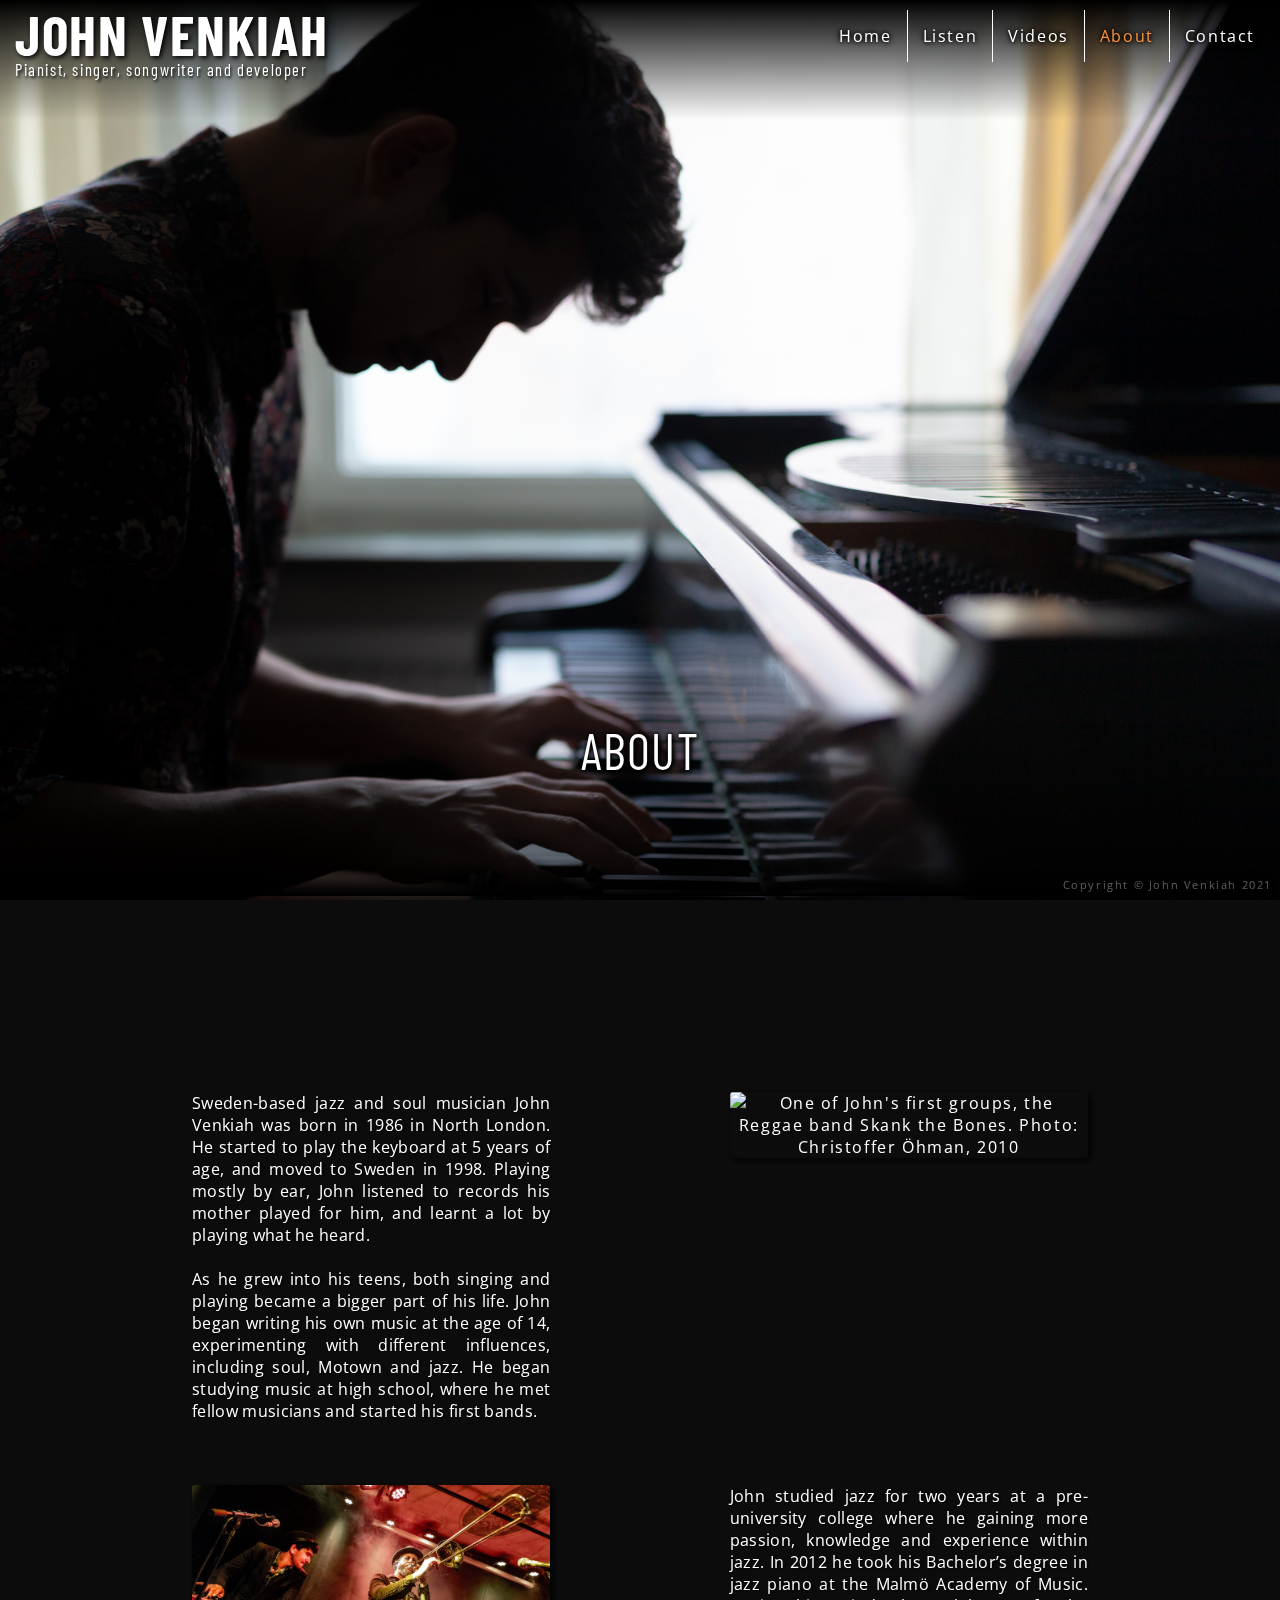
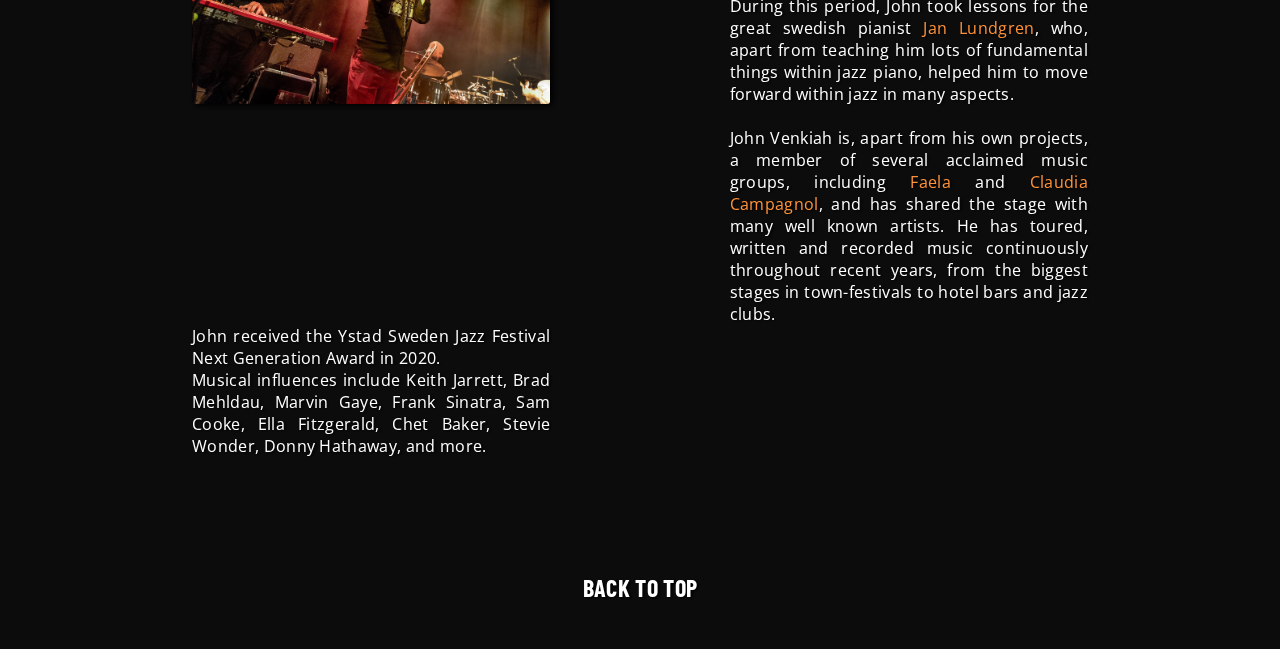
==== commit d9d1c204: "add logo-p to all pages" ====
--- a/about.html
+++ b/about.html
@@ -30,6 +30,7 @@
                 John Venkiah
             </h1>
         </a>
+        <p class="logo-p">Pianist, singer, songwriter and developer</p>
         <!-- A regular navigational bar build by me. Changes to full width on mobile. -->
         <nav id="menu-bar">
             <ul>
--- a/assets/css/style.css
+++ b/assets/css/style.css
@@ -25,11 +25,6 @@
     animation: .8s ease 0s normal forwards fadein;
 }
 
-#element{
-    -webkit-animation: .5s ease 0s normal forwards 1 fadein;
-    animation: .5s ease 0s normal forwards 1 fadein;
-}
-
 @keyframes fadein{
     0% { opacity:0; }
     100% { opacity:1; }
@@ -48,6 +43,71 @@
     text-shadow: 2px 2px 5px black;
     position: fixed;
     transition: color 0.2s ease-in-out;
+    transform: scale(1);
+    animation: .5s ease 0s alternate forwards to-normal;
+}
+
+.shrink {
+    animation: .5s ease 0s alternate forwards shrink;
+}
+
+@keyframes shrink {
+    
+    from {
+        transform: scale(1);
+    }
+    to {
+        transform: scale(0.8);
+    }
+}
+@keyframes to-normal {
+    
+    from {
+        transform: scale(0.8);
+    }
+    to {
+        transform: scale(1);
+    }
+}
+
+.logo-p {
+    position: fixed;
+    font-family: 'Barlow Condensed';
+    top: 60px;
+    left: 15px;
+    font-size: 1.03rem;
+    text-shadow: 1.5px 1.5px 3px black;
+    user-select: none;
+    -webkit-user-select: none;
+    animation: .5s ease 0s alternate forwards fade-in;
+}
+
+.fade {
+    animation: .5s ease 0s alternate forwards fade-out;
+}
+
+@keyframes fade-out {
+    from {
+        opacity: 1;
+    }
+    to {
+        opacity: 0;
+    }
+}
+
+@keyframes fade-in {
+    from {
+        opacity: 0;
+    }
+    to {
+        opacity: 1;
+    }
+}
+
+.top-element {
+    height: 50vh;
+    position: absolute;
+    visibility: hidden;
 }
 
 h2, .scroll-logo {
@@ -284,6 +344,7 @@
 .listen-text {
     /* width: 50%; */
     font-size: .8em;
+    font-family: 'Barlow Condensed';
     padding: 0;
     text-align: center;
     text-shadow: 3px 3px 5px black;
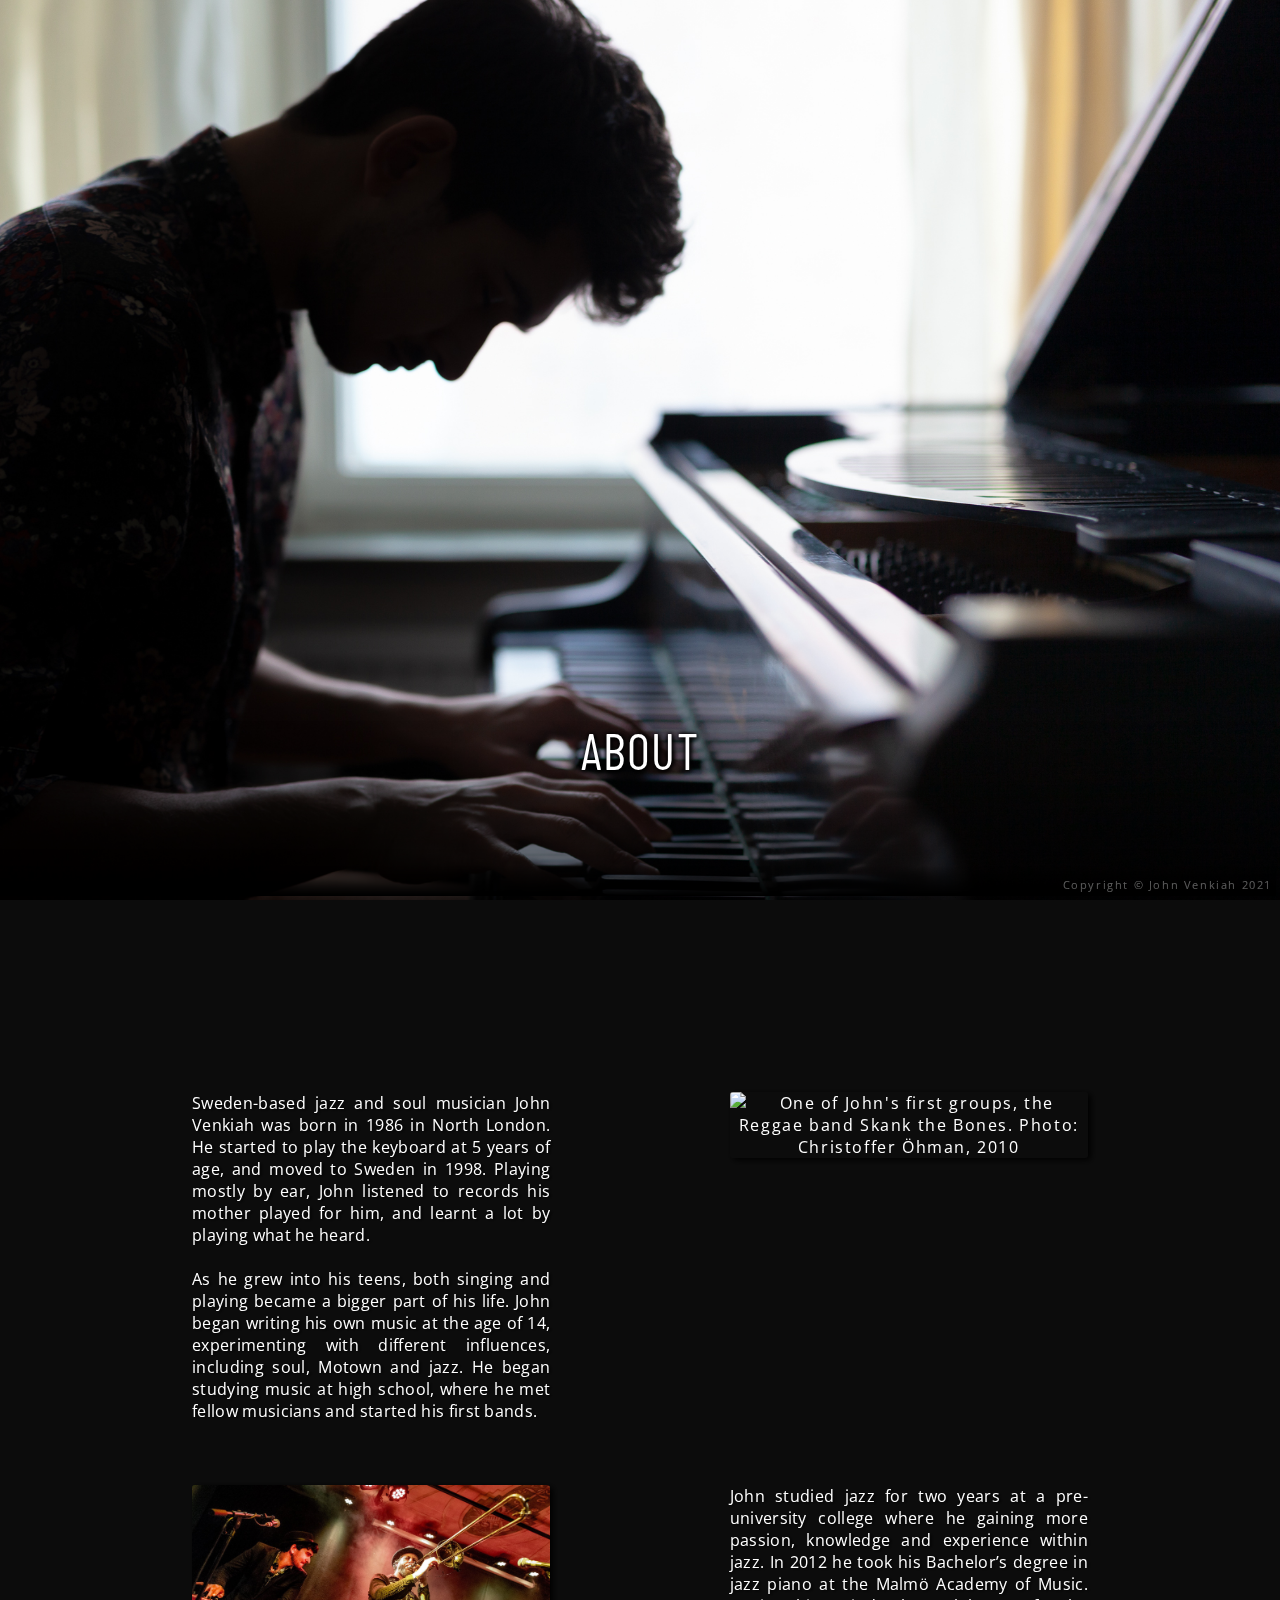
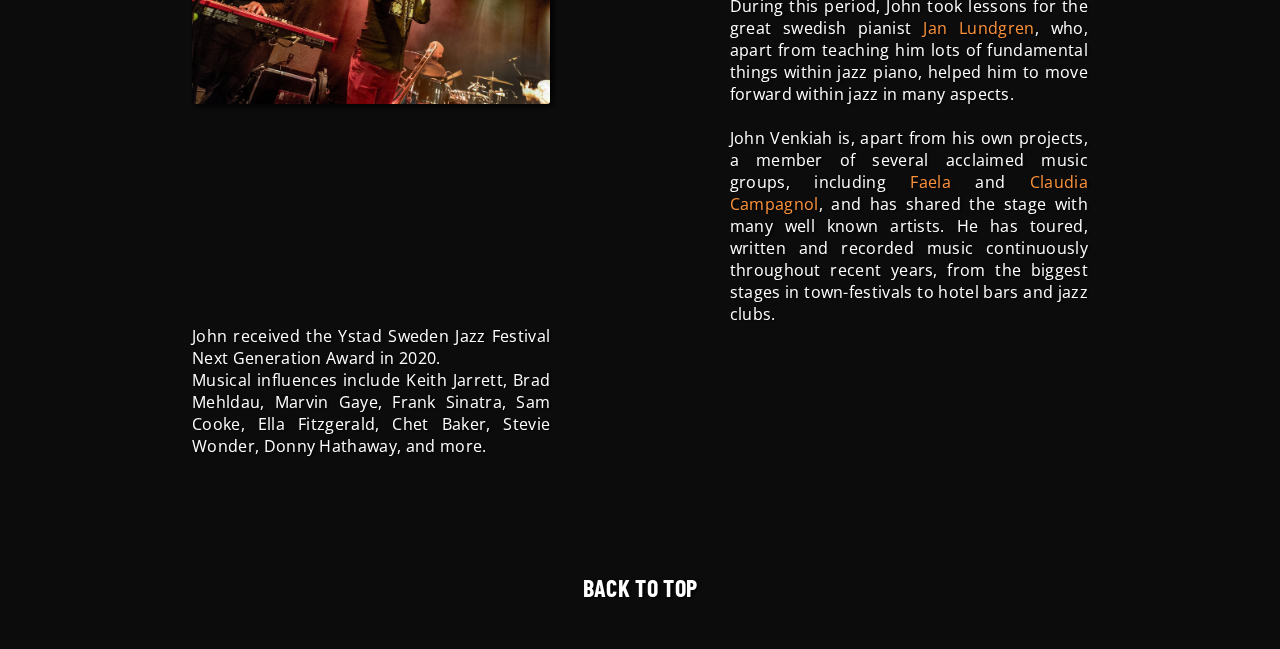
==== commit da8fc389: "add header contents and sm-links to own js-file and inject to all pages" ====
--- a/about.html
+++ b/about.html
@@ -24,46 +24,10 @@
 <body>
     <div id="top"></div>
     <!-- The main logo is bold and nav-bar is embedded in a fade-bar that provides visual experience while scrolling. -->
-    <header id="header-about">
-        <a href="index.html">
-            <h1 class="main-logo">
-                John Venkiah
-            </h1>
-        </a>
-        <p class="logo-p">Pianist, singer, songwriter and developer</p>
-        <!-- A regular navigational bar build by me. Changes to full width on mobile. -->
-        <nav id="menu-bar">
-            <ul>
-                <li>
-                    <a href="contact.html">
-                        Contact
-                    </a>
-                </li>
-                <li class="border-right">
-                    <a href="about.html" class="link_active">
-                        About
-                    </a>
-                </li>
-                <li class="border-right">
-                    <a href="videos.html">
-                        Videos
-                    </a>
-                </li>
-                <li class="border-right">
-                    <a href="listen.html">
-                        Listen
-                    </a>
-                </li>
-                <li class="border-right">
-                    <a href="index.html">
-                        Home
-                    </a>
-                </li>
-            </ul>
-        </nav>
+    <header id="header">
     </header>
     <!-- Fade bar creating a layered effect while scrolling. -->
-    <div id="fade-bar-about">
+    <div id="fade-bar">
     </div>
     <!-- I chose professional photos as backgrounds so they double up as hero images on each page.-->
     <div id="about-background"
@@ -191,38 +155,7 @@
         </div>
     </section>
     <!-- and extra set of social media links so they are visible when scrolled to bottom of page. -->
-    <div>
-        <ul id="sm-links">
-            <li class="sm-icons">
-                <a href="https://www.youtube.com/channel/UCe4ixizg5o-fAcdo9lOsd1w/videos" target="_blank" rel="noopener"
-                    aria-label="Check out John's videos on YouTube (opens new tab)">
-                    <i class="fab fa-youtube">
-                    </i>
-                </a>
-            </li>
-            <li class="sm-icons">
-                <a href="https://www.facebook.com/JohnVenkiahTrio" target="_blank" rel="noopener"
-                    aria-label="Follow John Venkiah Trio on Facebook (opens new tab)">
-                    <i class="fab fa-facebook-f">
-                    </i>
-                </a>
-            </li>
-            <li class="sm-icons">
-                <a href="https://open.spotify.com/album/45nFMsq34mgAppXfaP9FJl?si=lkQt3N3OT02bhZMLtt__GQ"
-                    target="_blank" rel="noopener" aria-label="Listen to John's music on Spotify (opens new tab)">
-                    <i class="fab fa-spotify">
-                    </i>
-                </a>
-            </li>
-            <li class="sm-icons">
-                <a href="https://www.instagram.com/johnvenkiah/" target="_blank" rel="noopener"
-                    aria-label="Follow John on Instagram (opens new tab)">
-                    <i class="fab fa-instagram">
-                    </i>
-                </a>
-            </li>
-        </ul>
-    </div>
+    <ul id="sm-links"></ul>
     <footer id="footer-container-about">
         <div>
             <div id="bottom-fade-bar">
@@ -237,7 +170,7 @@
     <!-- Javascript link for icons from Font Awesome -->
     <script src="https://kit.fontawesome.com/1a83124cec.js" crossorigin="anonymous">
     </script>
-    <script src="about.js" type="module"></script>
+    <script src="assets/js/about.js" type="module"></script>
 </body>
 
 </html>--- a/assets/css/style.css
+++ b/assets/css/style.css
@@ -390,19 +390,6 @@
         fixed;
 }
 
-/* Changed z-index so content slides under instead of over */
-
-#header-about {
-    color: white;
-    position: absolute;
-    text-align: center;
-    top: 0;
-    width: 100%;
-    height: 70px;
-    text-shadow: 2px 1px 3px black;
-    z-index: 4;
-}
-
 /* Creates translucent and layered effect while scrolling */
 
 #fade-bar-about {
@@ -450,7 +437,6 @@
     background: rgba(0, 0, 0, .7);
     padding: 15%;
     text-align: center;
-    z-index: 3;
 }
 
 /* Text content of about */
@@ -1128,17 +1114,6 @@
             fixed;
     }
     
-    #header-about {
-        color: white;
-        position: absolute;
-        text-align: center;
-        top: 0;
-        width: 100%;
-        height: 70px;
-        text-shadow: 2px 1px 3px black;
-        z-index: 5;
-    }
-    
     #fade-bar-about {
         position: fixed;
         top: 0;
@@ -1223,11 +1198,11 @@
     }
 
     #menu-bar {
-        top: 70px;
-        right: 5px;
-        width: 100%;
+        top: 15px;
+        right: 15px;
+        /* width: 100%; */
         height: 50px;
-        font-size: 0.8em;
+        font-size: 0.9em;
         text-transform: uppercase;
     }
 
@@ -1303,6 +1278,13 @@
         width: 100%;
         text-align: center;
         margin: 10px auto;
+    }
+    
+    .logo-p {
+        width: 100%;
+        top: 65px;
+        left: 50%;
+        margin-left: -50%;
     }
 
     #header {
@@ -1412,13 +1394,13 @@
     https://stackoverflow.com/questions/2861247/center-aligning-a-fixed-position-div*/
 
     .scroll-logo {
-        position: fixed;
-        transform: translate(-50%, 0);
+        /* position: fixed;
+        transform: translate(-50%, 0); */
         font-size: 30px;
         text-shadow: 3px 3px 5px black;
-        text-align: center;
+        /* text-align: center;
         top: 60vh;
-        left: 50%;
+        left: 50%; */
     }
     
     /* listen.html: album grid, screens no wider than 450px */
@@ -1635,10 +1617,6 @@
             fixed;
     }
 
-    #header-about {
-        z-index: 2;
-    }
-
     #about-main-container {
         z-index: 4;
         background: linear-gradient(rgba(0, 0, 0, .7), rgb(72, 72, 72), rgb(41, 41, 41));
@@ -1999,10 +1977,6 @@
             fixed;
     }
 
-    #header-about {
-        z-index: 2;
-    }
-
     #about-main-container {
         z-index: 4;
         padding: 10%;
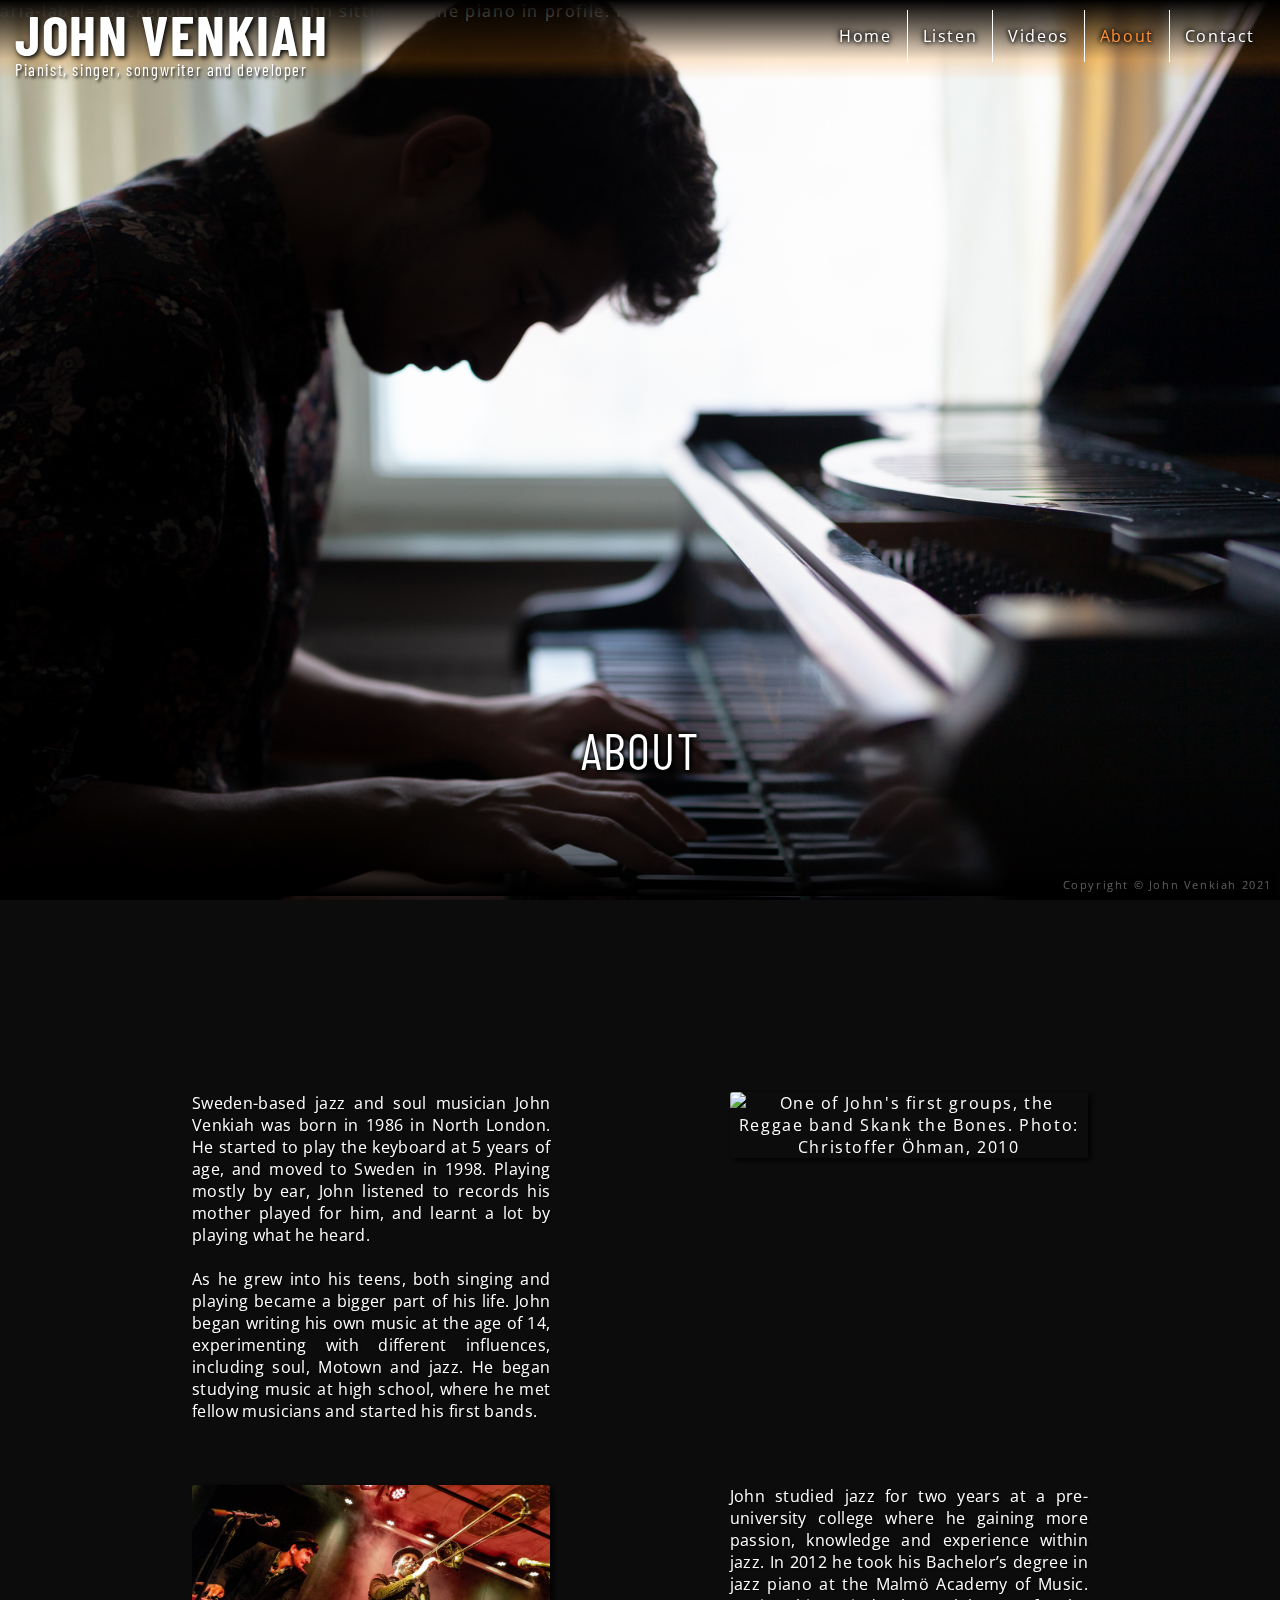
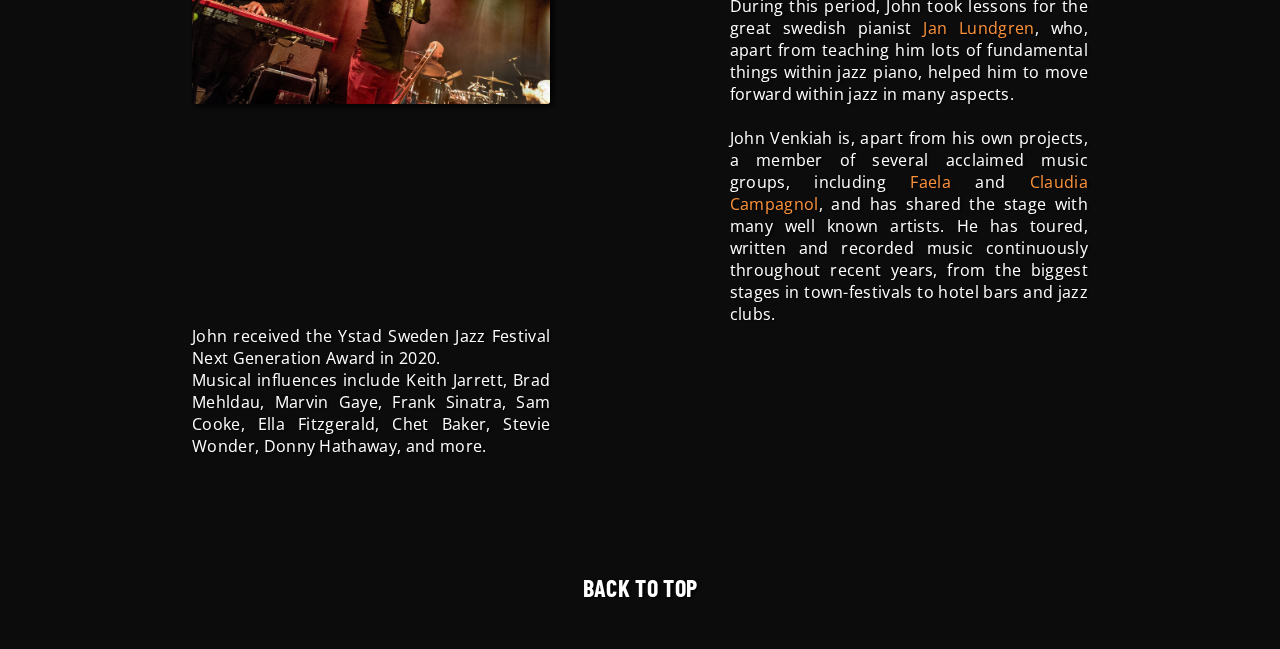
==== commit 36feaf8d: "add css code to new class background-image, remove from bg-img ids" ====
--- a/about.html
+++ b/about.html
@@ -30,7 +30,7 @@
     <div id="fade-bar">
     </div>
     <!-- I chose professional photos as backgrounds so they double up as hero images on each page.-->
-    <div id="about-background"
+    <div id="about-background" class="background-image">
         aria-label="Background picture: John sitting by the piano in profile. Photo: Stefan Isaksson">
     </div>
     <div class="middle-fade-bar">
@@ -107,40 +107,6 @@
                 Musical influences include Keith Jarrett, Brad Mehldau, Marvin Gaye, Frank Sinatra, Sam Cooke,
                 Ella Fitzgerald, Chet Baker, Stevie Wonder, Donny Hathaway, and more.
             </p>
-            <!-- Social media links as a sidebar or part of footer on mobile devices. Icons from Font Awesome. -->
-            <div>
-                <ul id="sm-links-about-small">
-                    <li class="sm-icons">
-                        <a href="https://www.youtube.com/channel/UCe4ixizg5o-fAcdo9lOsd1w/videos" target="_blank"
-                            rel="noopener" aria-label="Check out John's videos on YouTube (opens new tab)">
-                            <i class="fab fa-youtube">
-                            </i>
-                        </a>
-                    </li>
-                    <li class="sm-icons">
-                        <a href="https://www.facebook.com/JohnVenkiahTrio" target="_blank" rel="noopener"
-                            aria-label="Follow John Venkiah Trio on Facebook (opens new tab)">
-                            <i class="fab fa-facebook-f">
-                            </i>
-                        </a>
-                    </li>
-                    <li class="sm-icons">
-                        <a href="https://open.spotify.com/album/45nFMsq34mgAppXfaP9FJl?si=lkQt3N3OT02bhZMLtt__GQ"
-                            target="_blank" rel="noopener"
-                            aria-label="Listen to John's music on Spotify (opens new tab)">
-                            <i class="fab fa-spotify">
-                            </i>
-                        </a>
-                    </li>
-                    <li class="sm-icons">
-                        <a href="https://www.instagram.com/johnvenkiah/" target="_blank" rel="noopener"
-                            aria-label="Follow John on Instagram (opens new tab)">
-                            <i class="fab fa-instagram">
-                            </i>
-                        </a>
-                    </li>
-                </ul>
-            </div>
             <!-- link to get back to top of page on all scrollable pages. Arrow font from Font Awesome here: https://fontawesome.com/icons/chevron-up?style=solid -->
             <div>
                 <a href="#top" title="top" id="to_top_about">
--- a/assets/css/style.css
+++ b/assets/css/style.css
@@ -140,6 +140,27 @@
     right: 10px;
 }
 
+/* Hamburger bar styles */
+
+.hamburger {
+    display: none;
+    margin-top: 4px;
+    background-color: transparent;
+    position: fixed;
+    padding: 1px 5px;
+    border-radius: 4px;
+    right: 23px;
+}
+
+.bar {
+    display: block;
+    width: 25px;
+    height: 3px;
+    margin: 5px auto;
+    transition: all 0.3s ease-in-out;
+    background-color: #fff;
+}
+
 /* Learnt basics for menu bar from Love Running Walkthrough Project */
 
 #menu-bar li {
@@ -147,6 +168,7 @@
     list-style-type: none;
     display: inline;
     padding: 15px;
+    text-align: center;
 }
 
 #menu-bar a {
@@ -168,24 +190,31 @@
     width: 100%;
     height: 80px;
     margin: 0 auto;
-    background: linear-gradient(black, #ff84002e, transparent);
+    background: linear-gradient(black, #ff84002e 75%, transparent);
     position: fixed;
     z-index: -1;
 }
 
-/* Background image for home - credit to Sasha Kajic */
-
-#home-background {
+
+.background-image {
     width: 100%;
-    height: 100%;
+    height: 100vh;
+    min-height: 100vh;
     top: 0;
     position: fixed;
     background:
-        #2a2a2a
-        url(../images/mopa_singing.jpeg)
-        center left / cover
-        no-repeat
-        fixed;
+    #000
+    center center / cover
+    no-repeat;
+    transition-property: height, min-height;
+    transition-duration: .6s;
+    transition-delay: .1s;
+    transition-timing-function: ease-in;
+}
+
+/* Background image for home - credit to Sasha Kajic */
+#home-background {
+    background-image: url(../images/mopa_singing.jpeg)
 }
 
 /* Sidebar with standard social media icons linked to my pages */
@@ -208,6 +237,10 @@
     padding: 15%;
 }
 
+#menu-bar #li-mobile {
+    display: none;
+}
+
 #footer {
     color: white;
     position: fixed;
@@ -238,7 +271,12 @@
 }
 
 #menu-bar a {
-    transition: color 0.2s ease-in-out, text-shadow 0.2s ease-in-out;
+    display: block;
+    margin: 0 auto;
+    width: 100%;
+    height: 100%;
+    border-radius: 10px;
+    transition: color 0.2s, text-shadow 0.2s;
 }
 
 /* Color for hovering over links, to match the orange tones on my hero image cd cover */
@@ -247,7 +285,7 @@
 }
 
 #menu-bar a:hover {
-    text-shadow: 0 0 6px antiquewhite;
+    text-shadow: 1px 1px 6px #ff9200, -1px -1px 6px #ff9200;
     color: #fff;
 }
 
@@ -379,15 +417,7 @@
 /* Background image for about.html. Image credit: Stefan Isaksson */
 
 #about-background {
-    width: 100%;
-    height: 100%;
-    position: fixed;
-    background:
-        #2a2a2a
-        url(../images/solo_profile.jpg)
-        center right / cover
-        no-repeat
-        fixed;
+    background-image: url(../images/solo_profile.jpg);
 }
 
 /* Creates translucent and layered effect while scrolling */
@@ -533,15 +563,7 @@
 /* Background image for listen.html. Photo credit to Stefan Isaksson. */
 
 #profile-background-listen {
-    width: 100%;
-    height: 100vh;
-    position: fixed;
-    background:
-        #2a2a2a
-        url(../images/solo_rear.jpg)
-        center right / cover
-        no-repeat
-        fixed;
+    background-image: url(../images/solo_rear.jpg)
 }
 
 /* Fade bar that moves while scrolling attached to main content */
@@ -734,7 +756,7 @@
     width: 20%;
     right: 50%;
     margin-right: -10%;
-    z-index: 6;
+    z-index: 2;
 }
 
 /* Styles below apply to videos.html */
@@ -742,14 +764,7 @@
 /* Background image for videos.html, image credit: Stefan Isaksson */
 
 #profile-background-videos {
-    width: 100%;
-    height: 100%;
-    position: fixed;
-    background:
-        #2a2a2a
-        url(../images/playing_rear_shirt.jpg)
-        center right / cover
-        no-repeat
+    background-image: url(../images/playing_rear_shirt.jpg);
 }
 
 #video-wrapper {
@@ -802,28 +817,23 @@
 }
 
 #footer-videos {
+    margin: 0;
     width: 100%;
-    height: 30px;
-    background-color: black;
-    position: relative;
-    bottom: 0;
-    margin-bottom: -50px;
-    right: 0;
+    height: 0;
+    top: 80vh;
+    padding-top: 40%;
+    /* border: 34px solid rgba(0, 0, 0, 0.7); */
+    background-color: rgba(0, 0, 0, 0.7);
+    border-bottom: none;
+    position: relative;
 }
 
 /* Styles below apply to contact.html */
 
 /* Background image, credit: Stefan Isaksson */
 #profile-background-contact {
-    width: 100%;
-    height: 100%;
-    position: fixed;
-    background:
-        #2a2a2a
-        url(../images/hands.jpg)
-        center right / cover
-        no-repeat
-        fixed;
+    background-image:
+        url(../images/hands.jpg);
 }
 
 #main-container-contact {
@@ -1104,15 +1114,6 @@
     }
 
     /* about.html, screens 1024px wide and lower */
-
-    #about-background {
-        background:
-            #2a2a2a
-            url(../images/solo_profile.jpg)
-            center center / cover
-            no-repeat
-            fixed;
-    }
     
     #fade-bar-about {
         position: fixed;
@@ -1126,7 +1127,7 @@
     
     #about-main-container {
         padding: 5%;
-        z-index: 3;
+        z-index: 2;
         text-shadow: 2px 5px 4px black;
     }
     
@@ -1197,24 +1198,101 @@
         text-align: center;
     }
 
+    .main-logo, .logo-p {
+        z-index: 2;
+    }
+
     #menu-bar {
         top: 15px;
         right: 15px;
         /* width: 100%; */
         height: 50px;
-        font-size: 0.9em;
+        font-size: 1.1em;
         text-transform: uppercase;
     }
 
     #menu-bar li {
-        width: 20%;
+        /* width: 20%;
         right: 0;
-        bottom: 0;
+        bottom: 0; */
+        padding: 0;
         box-sizing: border-box;
+    }
+
+    .border-right {
+        border-right: none;
+    }
+
+    /* styles for hamburger 768px wide and lower */
+
+    .nav-menu {
+        position: fixed;
+        backdrop-filter: blur(7px);
+        -webkit-backdrop-filter: blur(7px);
+        display: flex;
+        right: 0;
+        top: 0;
+        padding-top: 90px;
+        flex-direction: column-reverse;
+        background-color: #000000a3;
+        width: 100%;
+        height: 100vh;
+        text-align: center;
+        transition: opacity .5s, visibility .5s;
+        opacity: 0;
+        visibility: hidden;
+        align-content: center;
+        justify-content: space-evenly;
+    }
+    
+    #menu-bar #li-mobile {
+        display: block;
+    }
+
+    #sm-mobile-links {
+        text-align: center;
+        display: flex;
+        justify-content: space-evenly;
+    }
+    
+    #sm-mobile-links li {
+        margin: 0 5.5vw;
+        font-size: 2rem;
+    }
+
+    /* Active makes the nav-menu visible. */
+    .nav-menu.active {
+        opacity: 1;
+        visibility: visible;
+        /* right: 0; */
+    }
+
+    .nav-item {
+        margin: 2rem 0;
+    }
+
+    .hamburger {
+        display: block;
+        cursor: pointer;
+    }
+
+    /* For hamburger animation, turning the bars into an X. */
+
+    .hamburger.active .bar:nth-child(2) {
+        opacity: 0;
+    }
+
+    .hamburger.active .bar:nth-child(1) {
+        transform: translateY(8px) rotate(45deg);
+    }
+
+    .hamburger.active .bar:nth-child(3) {
+        transform: translateY(-8px) rotate(-45deg);
     }
 
     #sm-links {
         list-style-type: none;
+        display: none;
     }
     
     .sm-icons {
@@ -1236,15 +1314,7 @@
     /* media queries screen widths less than 768px index.html */
 
     #home-background {
-        width: 100%;
-        height: 100%;
-        position: fixed;
-        background:
-            #2a2a2a
-            url(../images/mopa_singing.jpeg)
-            center center / cover
-            no-repeat
-            fixed;
+        background-image: url(../images/portrait/mopa_singing_portrait.png);
     }
 
     .releases-container {
@@ -1275,21 +1345,13 @@
 
 @media screen and (max-width: 450px) {
     .main-logo {
-        width: 100%;
-        text-align: center;
-        margin: 10px auto;
-    }
-    
-    .logo-p {
-        width: 100%;
-        top: 65px;
-        left: 50%;
-        margin-left: -50%;
+        top: 5px;
+        font-size: 2.8rem;
     }
 
     #header {
         width: 100vw;
-        height: 120px;
+        height: 90px;
         right: 0;
         top: 0;
         margin: 0;
@@ -1297,27 +1359,32 @@
         text-align: center;
     }
 
-    #menu-bar {
+    /* #menu-bar {
         top: 83px;
         right: 5px;
         width: 100%;
         height: 40px;
         font-size: 0.6em;
         text-transform: uppercase;
-    }
-
-    #menu-bar li {
+    } */
+
+    /* #menu-bar li {
         width: 20%;
         right: 0;
         bottom: 0;
         box-sizing: border-box;
-    }
+    } */
 
     #sm-links {
         list-style-type: none;
         top: 85vh;
         width: 100%;
         height: 50px;
+    }
+
+    #menu-bar .nav-item {
+        padding: 0;
+        margin: 0 auto;
     }
 
     #sm-links-videos-bottom {
@@ -1347,18 +1414,6 @@
     }
 
     /* media queries screen widths 450px and less index.html */
-
-    #home-background {
-        width: 100%;
-        height: 100%;
-        position: fixed;
-        background:
-            #2a2a2a
-            url(../images/mopa_singing.jpeg)
-            center right / cover
-            no-repeat
-            fixed;
-    }
 
     #jvt3-container {
         width: 75%;
@@ -1379,15 +1434,7 @@
     /* listen.html, screen widths 450px and smaller */
 
     #profile-background-listen {
-        width: 100%;
-        height: 100vh;
-        position: fixed;
-        background:
-            #2a2a2a
-            url(../images/solo_rear.jpg)
-            center left / cover
-            no-repeat
-            fixed;
+        background-image: url(../images/solo_rear.jpg);
     }
 
     /* I tried this way of centering too, which worked well, thanks to Empz on Stack Overflow:
@@ -1573,7 +1620,6 @@
         width: 50%;
         right: 50%;
         margin-right: -25%;
-        z-index: 6;
     }
 
     /* videos.html, max screen width 450px */
@@ -1582,7 +1628,7 @@
         position: absolute;
         display: inline;
         font-size: 0.8em;
-        margin: 0 auto 20vh auto;
+        margin: 0 auto 7vh auto;
         text-align: center;
         width: 50%;
         right: 50%;
@@ -1591,8 +1637,7 @@
     }
 
     #footer-videos {
-        height: 32vh;
-        background-color: black;
+        height: 12vh;
         z-index: 1;
     }
 
@@ -1609,17 +1654,11 @@
     }
 
     #about-background {
-        background:
-            #2a2a2a
-            url(../images/solo_profile.jpg)
-            center center / cover
-            no-repeat
-            fixed;
+        background-image: url(../images/solo_profile.jpg);
     }
 
     #about-main-container {
-        z-index: 4;
-        background: linear-gradient(rgba(0, 0, 0, .7), rgb(72, 72, 72), rgb(41, 41, 41));
+        z-index: 2;
     }
 
     #middle-fade-bar-about {
@@ -1693,12 +1732,7 @@
     /* contact.html, screenwidths under 450px */
 
     #profile-background-contact {
-        background:
-            #2a2a2a
-            url(../images/hands.jpg)
-            center center / cover
-            no-repeat
-            fixed;
+        background-image: url(../images/hands.jpg);
     }
     
     #main-container-contact {
@@ -1762,26 +1796,7 @@
 
 @media screen and (max-width: 320px) {
     .main-logo {
-        width: 100%;
-        font-size: 3em;
-        text-align: center;
-        margin: 10px auto;
-    }
-
-    #menu-bar li {
-    font-size: 0.7em;
-    }
-
-    #profile-background-listen {
-        width: 100%;
-        height: 100vh;
-        position: fixed;
-        background:
-            #2a2a2a
-            url(../images/solo_rear.jpg)
-            center left / cover
-            no-repeat
-            fixed;
+        font-size: 2.5em;
     }
 
     /* screen widths 320px and under, listen.html */
@@ -1963,19 +1978,10 @@
         width: 50%;
         right: 50%;
         margin-right: -25%;
-        z-index: 6;
+        z-index: 2;
     }
 
         /* about.html, screens no wider than 320px */
-
-    #about-background {
-        background:
-            #2a2a2a
-            url(../images/solo_profile.jpg)
-            center center / cover
-            no-repeat
-            fixed;
-    }
 
     #about-main-container {
         z-index: 4;
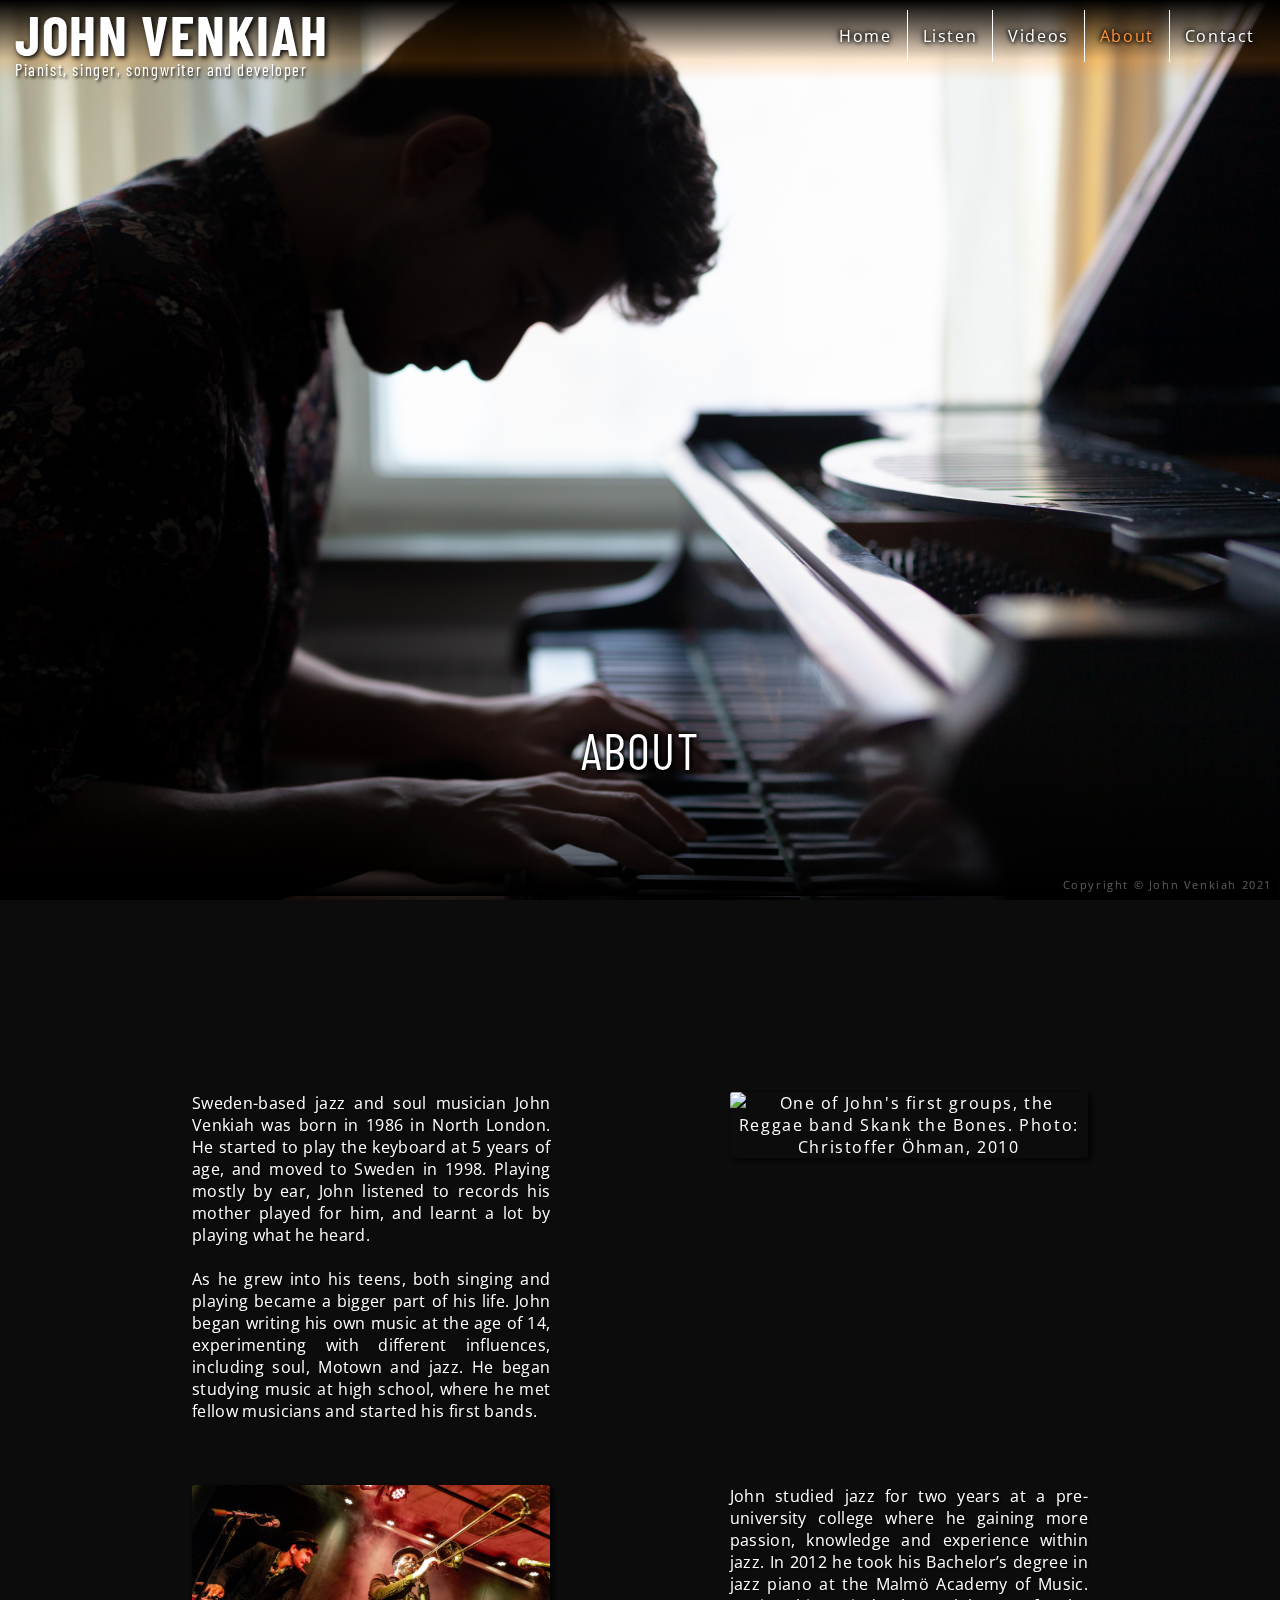
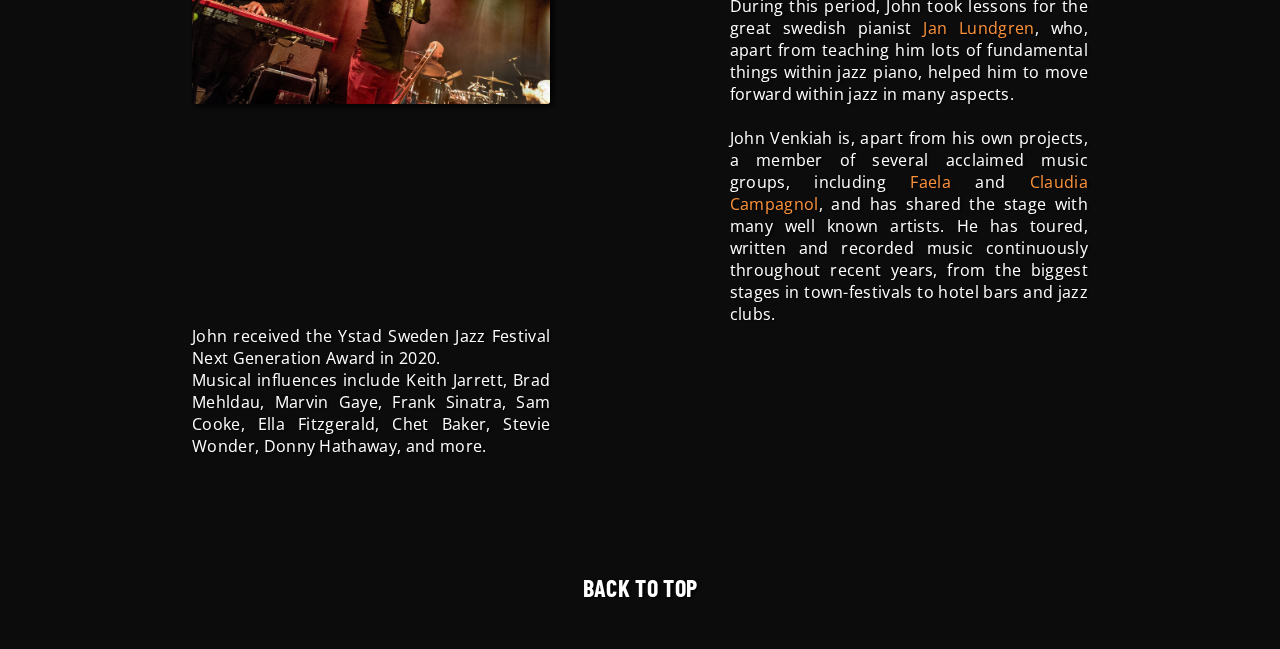
==== commit abee90e9: "remove redundant properties £about-main-contaier" ====
--- a/about.html
+++ b/about.html
@@ -30,7 +30,7 @@
     <div id="fade-bar">
     </div>
     <!-- I chose professional photos as backgrounds so they double up as hero images on each page.-->
-    <div id="about-background" class="background-image">
+    <div id="about-background" class="background-image"
         aria-label="Background picture: John sitting by the piano in profile. Photo: Stefan Isaksson">
     </div>
     <div class="middle-fade-bar">
--- a/assets/css/style.css
+++ b/assets/css/style.css
@@ -325,7 +325,7 @@
     align-items: center;
     justify-content: center;
     position: relative;
-    padding-bottom: 10px;
+    padding-bottom: 9rem;
 }
 
 .releases-container {
@@ -463,7 +463,6 @@
     width: 100vw;
     position: absolute;
     margin: 80vh auto 0 auto;
-    /* background: linear-gradient(rgba(41, 41, 41, .5), rgba(51, 51, 51, .7), rgba(41, 41, 41, .8), rgba(0, 0, 0, .5)); */
     background: rgba(0, 0, 0, .7);
     padding: 15%;
     text-align: center;
@@ -1128,7 +1127,6 @@
     #about-main-container {
         padding: 5%;
         z-index: 2;
-        text-shadow: 2px 5px 4px black;
     }
     
     #about-text-box-1 {
@@ -1657,9 +1655,9 @@
         background-image: url(../images/solo_profile.jpg);
     }
 
-    #about-main-container {
+    /* #about-main-container {
         z-index: 2;
-    }
+    } */
 
     #middle-fade-bar-about {
         background: linear-gradient(transparent,rgba(0, 0, 0, .7));
@@ -1986,7 +1984,6 @@
     #about-main-container {
         z-index: 4;
         padding: 10%;
-        background: linear-gradient(rgba(0, 0, 0, .7), rgb(72, 72, 72), rgb(41, 41, 41));
     }
 
     #fade-bar-about {
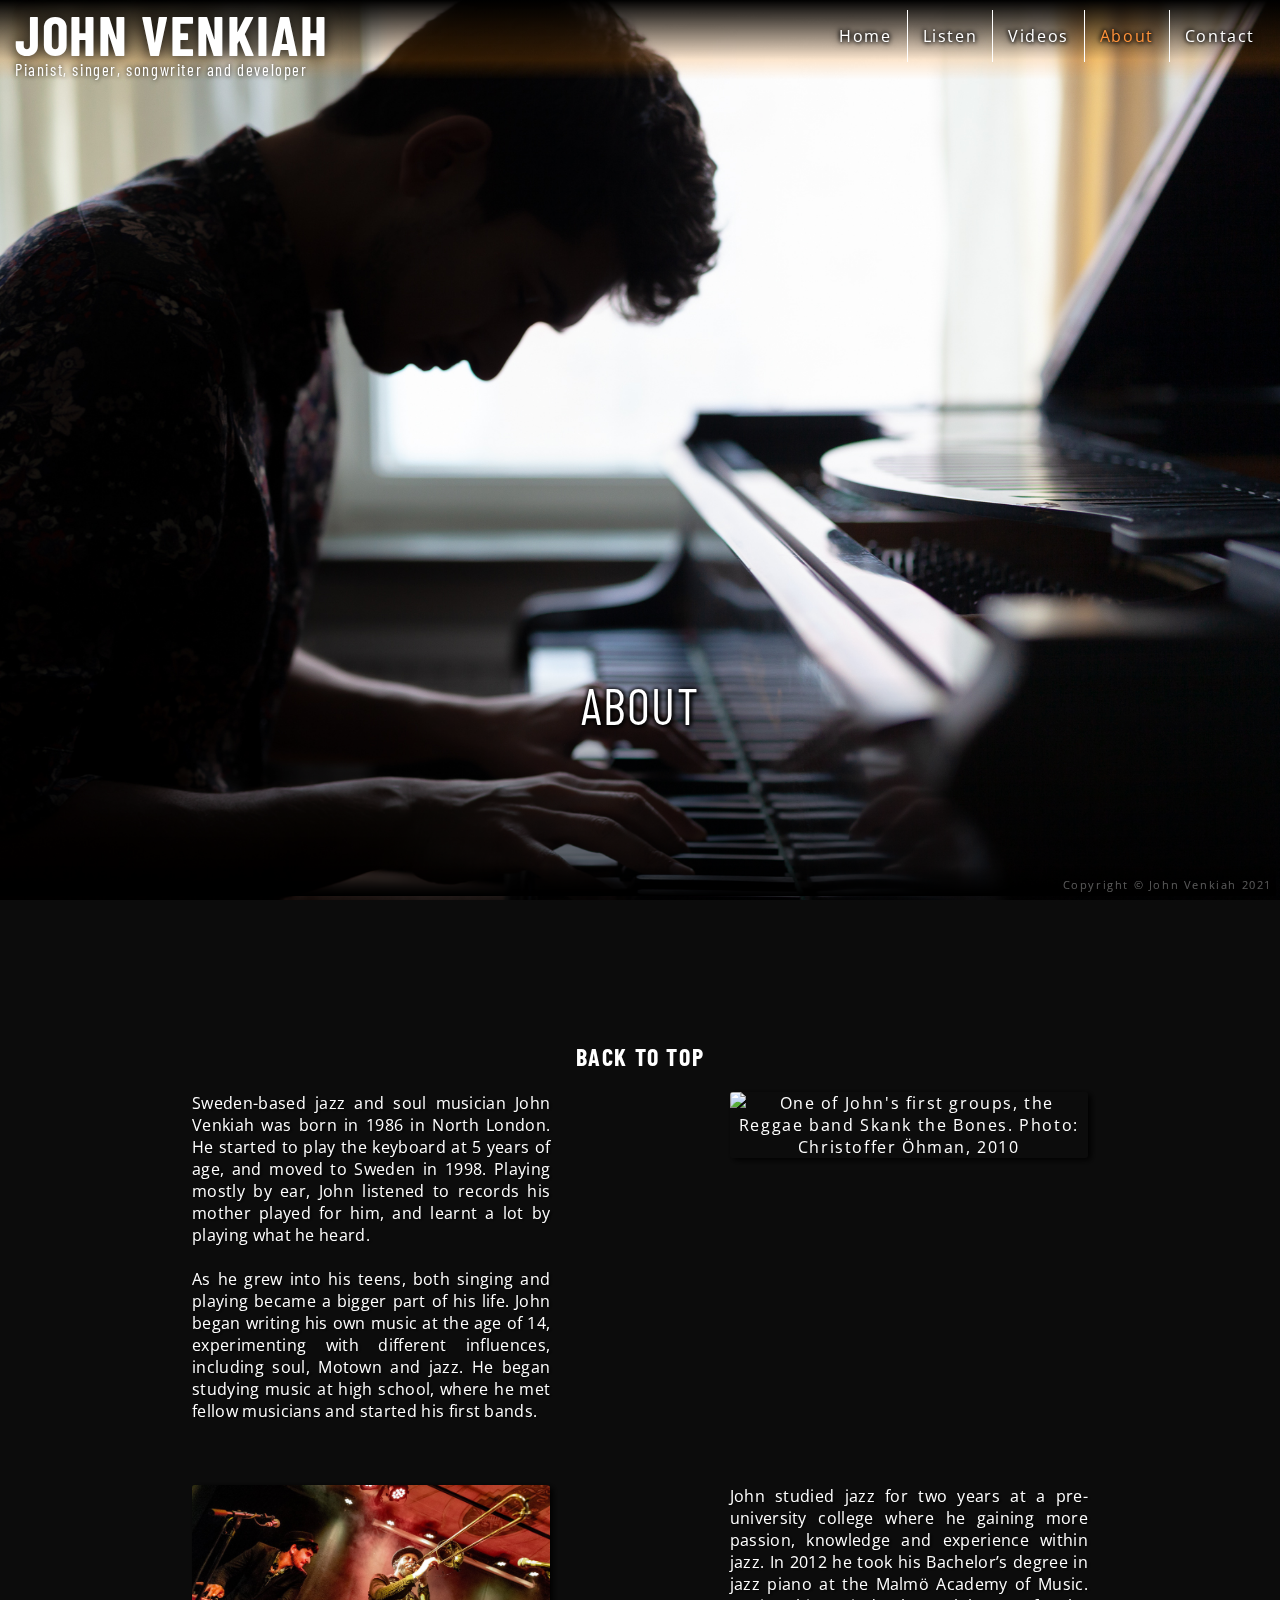
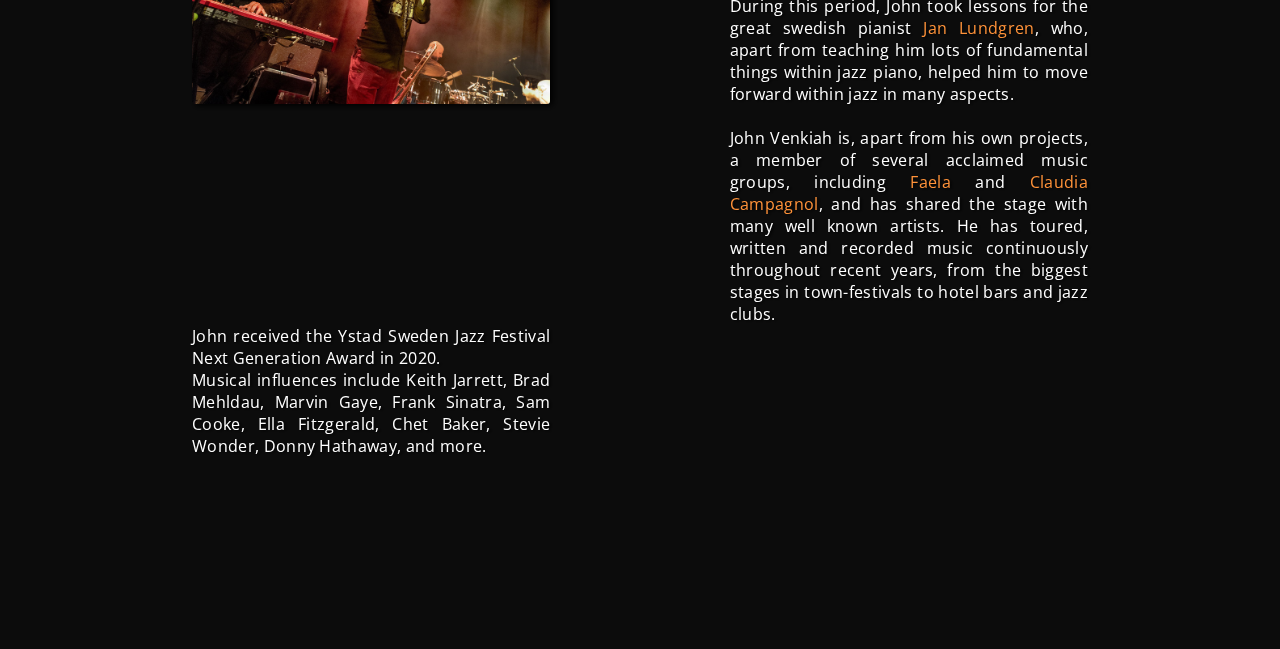
==== commit 1e46208c: "fix positioning for to-top link for all pages, temp solution. use same elements all pages so can inj" ====
--- a/about.html
+++ b/about.html
@@ -108,16 +108,16 @@
                 Ella Fitzgerald, Chet Baker, Stevie Wonder, Donny Hathaway, and more.
             </p>
             <!-- link to get back to top of page on all scrollable pages. Arrow font from Font Awesome here: https://fontawesome.com/icons/chevron-up?style=solid -->
-            <div>
-                <a href="#top" title="top" id="to_top_about">
-                    <i class="fas fa-chevron-up">
-                    </i>
-                    <h2>
-                        Back to top
-                    </h2>
-                    <br>
-                </a>
-            </div>
+        </div>
+        <div class="to-top">
+            <a href="" title="top">
+                <i class="fas fa-chevron-up">
+                </i>
+                <h2>
+                    Back to top
+                </h2>
+                <br>
+            </a>
         </div>
     </section>
     <!-- and extra set of social media links so they are visible when scrolled to bottom of page. -->
--- a/assets/css/style.css
+++ b/assets/css/style.css
@@ -17,6 +17,7 @@
     width: 100%;
     margin: 0;
     padding: 0;
+    overflow: auto;
     background:#2a2a2a;
     font-family: 'Open Sans', sans-serif;
     letter-spacing: 0.1rem;
@@ -40,7 +41,7 @@
     font-size: 3.5rem;
     text-transform: uppercase;
     font-family: 'Barlow Condensed', sans-serif;
-    text-shadow: 2px 2px 5px black;
+    text-shadow: 0 0 15px black;
     position: fixed;
     transition: color 0.2s ease-in-out;
     transform: scale(1);
@@ -76,7 +77,7 @@
     top: 60px;
     left: 15px;
     font-size: 1.03rem;
-    text-shadow: 1.5px 1.5px 3px black;
+    text-shadow: 0 0 5px black;
     user-select: none;
     -webkit-user-select: none;
     animation: .5s ease 0s alternate forwards fade-in;
@@ -243,10 +244,10 @@
 
 #footer {
     color: white;
-    position: fixed;
-    bottom: 0;
+    position: absolute;
+    /* bottom: 0; */
     width: 100%;
-    height: 50px;
+    /* height: 50px; */
 }
 
 /* Copyright info */
@@ -319,7 +320,7 @@
     background:linear-gradient(rgba(0, 0, 0, .7), black, black);
     width: 100%;
     min-height: 100vh;
-    margin-top: 80vh;
+    margin-top: 75vh;
     display: flex;
     flex-direction: column;
     align-items: center;
@@ -336,7 +337,7 @@
 
 .album-container {
     padding: 10px;
-    padding-bottom: 30px;
+    padding-bottom: 50px;
     width: 50%;
     max-width: 300px;
 }
@@ -386,7 +387,6 @@
     padding: 0;
     text-align: center;
     text-shadow: 3px 3px 5px black;
-    text-transform: uppercase;
     position: relative;
     margin-top: 15px;
     z-index: 2;
@@ -402,6 +402,7 @@
     text-align: center;
     position: absolute;
     bottom: 50px;
+    /* width: 100vw; */
 }
 
 .to-top a {
@@ -462,10 +463,18 @@
     box-sizing: border-box;
     width: 100vw;
     position: absolute;
-    margin: 80vh auto 0 auto;
+    margin: 75vh auto 0 auto;
     background: rgba(0, 0, 0, .7);
     padding: 15%;
     text-align: center;
+}
+
+#about-main-container .to-top {
+    position: relative;
+    bottom: 50px;
+    width: 100vw - 15%;
+    text-align: center;
+    margin: 0 auto;
 }
 
 /* Text content of about */
@@ -570,9 +579,9 @@
 .middle-fade-bar {
     width: 100%;
     text-align: center;
-    height: 20vh;
-    position: relative;
-    top: 80vh;
+    height: 25vh;
+    position: relative;
+    top: 75vh;
     background: linear-gradient(transparent,rgba(0, 0, 0, .7));
     z-index: 1;
 }
@@ -781,7 +790,7 @@
     margin: 0;
     width: 100%;
     height: 0;
-    top: 80vh;
+    top: 75vh;
     padding-top: 56.25%;
     border: 34px solid rgba(0, 0, 0, 0.7);
     border-bottom: none;
@@ -816,15 +825,20 @@
 }
 
 #footer-videos {
-    margin: 0;
+    margin: 0 auto;
+    text-align: center;
     width: 100%;
     height: 0;
-    top: 80vh;
+    top: 75vh;
     padding-top: 40%;
     /* border: 34px solid rgba(0, 0, 0, 0.7); */
     background-color: rgba(0, 0, 0, 0.7);
     border-bottom: none;
     position: relative;
+}
+
+#footer-videos .to-top {
+    width: 100%;
 }
 
 /* Styles below apply to contact.html */
@@ -1210,11 +1224,8 @@
     }
 
     #menu-bar li {
-        /* width: 20%;
-        right: 0;
-        bottom: 0; */
+        box-sizing: border-box;
         padding: 0;
-        box-sizing: border-box;
     }
 
     .border-right {
@@ -1230,7 +1241,7 @@
         display: flex;
         right: 0;
         top: 0;
-        padding-top: 90px;
+        padding-top: 50px;
         flex-direction: column-reverse;
         background-color: #000000a3;
         width: 100%;
@@ -1240,11 +1251,15 @@
         opacity: 0;
         visibility: hidden;
         align-content: center;
+        justify-content: center;
+    }
+    
+    #menu-bar #li-mobile {
+        display: flex;
+        margin: 0 auto;
+        width: 100%;
+        margin-top: 8%;
         justify-content: space-evenly;
-    }
-    
-    #menu-bar #li-mobile {
-        display: block;
     }
 
     #sm-mobile-links {
@@ -1266,7 +1281,7 @@
     }
 
     .nav-item {
-        margin: 2rem 0;
+        margin: 1.7rem 0;
     }
 
     .hamburger {
@@ -1286,6 +1301,10 @@
 
     .hamburger.active .bar:nth-child(3) {
         transform: translateY(-8px) rotate(-45deg);
+    }
+
+    .overflow-hidden {
+        overflow: hidden;
     }
 
     #sm-links {
@@ -1304,7 +1323,7 @@
     #footer-text {
         width: 100%;
         left: 0;
-        bottom: 0;
+        bottom: 7px;
         text-align: center;
         font-size: 0.4em;
     }
@@ -1321,6 +1340,54 @@
 
     .album-container {
         width: 100%;
+    }
+
+    .music-list {
+        position: relative;
+        margin-top: 75vh;
+        display: flex;
+        flex-direction: column-reverse;
+        justify-content: center;
+        align-items: center;
+        background: rgb(0 0 0 / 70%);
+        padding-bottom: 8.5rem;
+    }
+
+    .music-list p {
+        font-family: 'Barlow Condensed', sans-serif;
+        text-align: center;
+        padding: .5rem 0;
+    }
+
+    .music-list iframe {
+        height: 200px;
+    }
+
+    .spotify-heading-listen {
+        width: 80%;
+        height: fit-content;
+        font-size: 20px;
+        text-align: center;
+        margin-bottom: 1rem;
+        padding: 0 1rem;
+        border-radius: 5px;
+        /* background: rgba(255, 255, 255, 0.1); */
+    }
+
+    .music-list .fa-spotify {
+        color: #1ed760;
+        font-size: 2.5rem;
+        margin: 0 auto;
+    }
+
+    .listen-album-wrapper {
+        width: 100%;
+        /* padding: 0 1rem; */
+        margin: .5rem auto;
+        display: flex;
+        justify-content: center;
+        align-items: center;
+        flex-direction: column;
     }
 
     #jvt3-container {
@@ -1380,11 +1447,6 @@
         height: 50px;
     }
 
-    #menu-bar .nav-item {
-        padding: 0;
-        margin: 0 auto;
-    }
-
     #sm-links-videos-bottom {
         display: initial;
         list-style-type: none;
@@ -1401,14 +1463,6 @@
         display: inline;
         text-align: center;
         font-size: 0.8em;
-    }
-
-    #footer-text {
-        width: 100%;
-        left: 0;
-        bottom: 0;
-        text-align: center;
-        font-size: 0.3em;
     }
 
     /* media queries screen widths 450px and less index.html */
@@ -1453,7 +1507,7 @@
     .grid-container {
         position: relative;
         box-sizing: border-box;
-        top: 80vh;
+        top: 75vh;
         display: grid;
         grid-template-columns: repeat(3, 115px);
         grid-template-rows: repeat(12, 115px);
@@ -1603,10 +1657,10 @@
     
     #black-footer-listen {
         width: 100%;
-        height: 32vh;
-        position: relative;
-        top: 70vh;
-        background-color:black;
+        /* height: 32vh; */
+        position: relative;
+        top: 0;
+        background-color:rgba(0, 0, 0, 0.7);
     }
     
     #to_top_listen {
@@ -1804,13 +1858,13 @@
     .grid-container {
         position: relative;
         box-sizing: border-box;
-        top: 80vh;
+        top: 75vh;
         overflow: hidden;
         display: grid;
         grid-template-columns: repeat(1, 270px);
         grid-template-rows: repeat(18, 135px);
-        grid-column-gap: 5px;
-        grid-row-gap: 10px;
+        column-gap: 5px;
+        row-gap: 10px;
         background:linear-gradient(rgba(0, 0, 0, .7), black, black, black);
         z-index: 2;
     }
@@ -1982,7 +2036,6 @@
         /* about.html, screens no wider than 320px */
 
     #about-main-container {
-        z-index: 4;
         padding: 10%;
     }
 
